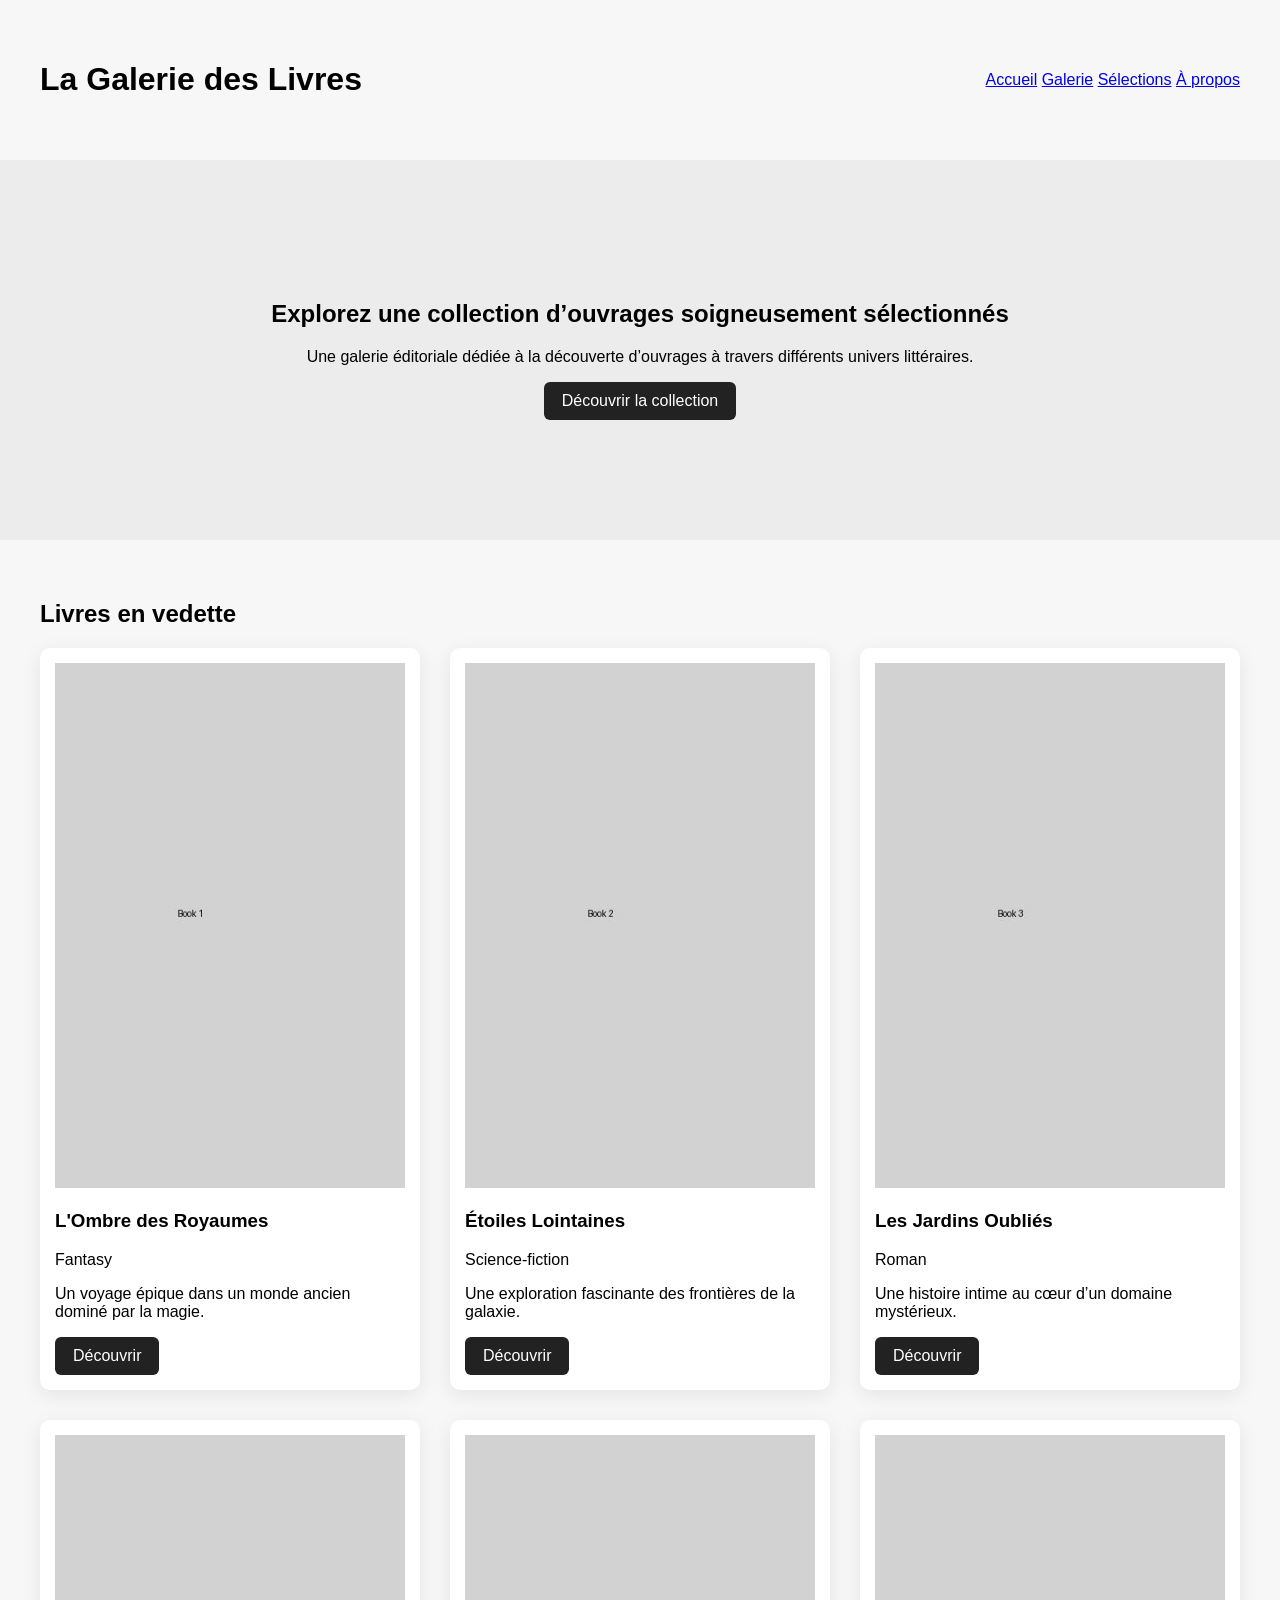
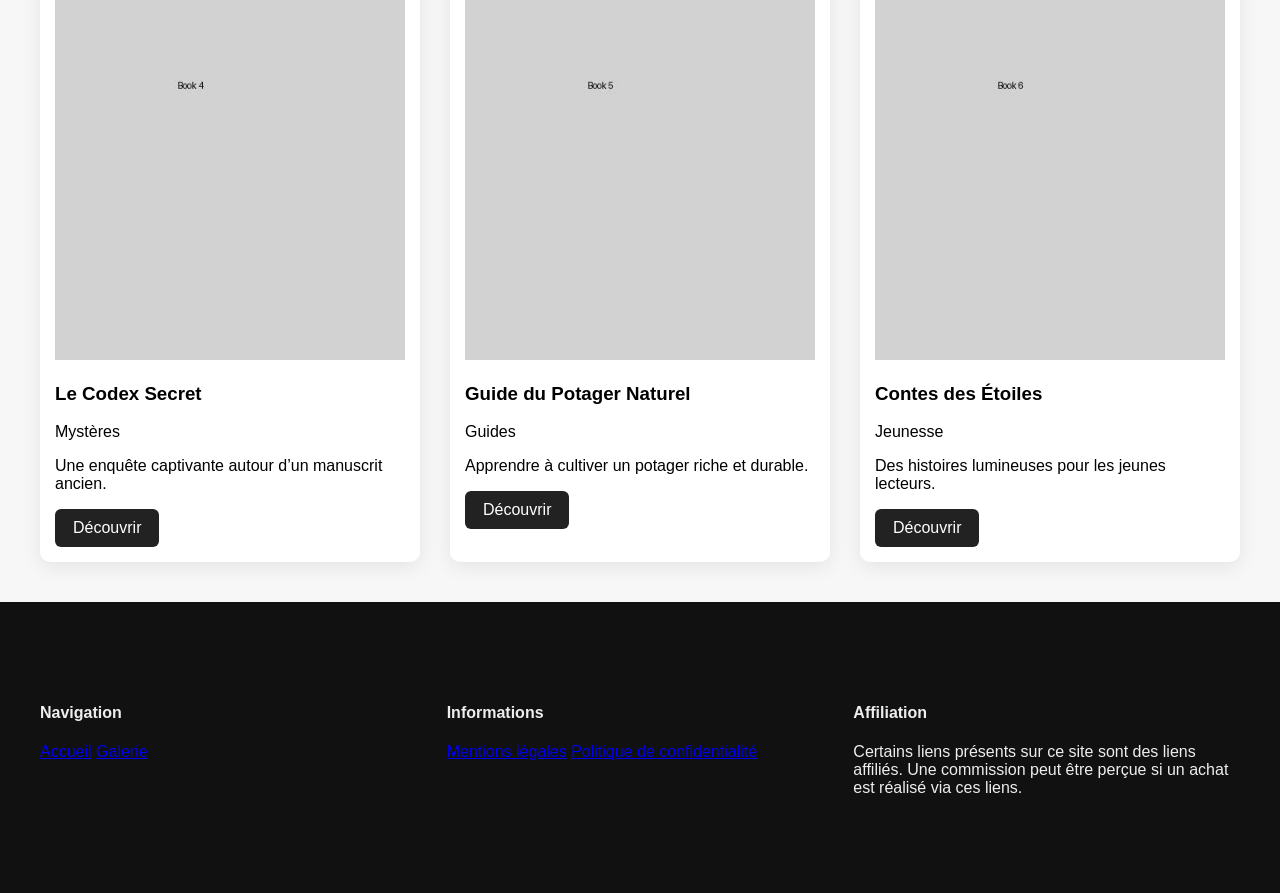
==== index.html @ 746db969 "Premier envoi du site" ====
<!DOCTYPE html>
<html lang="fr">
<head>
<meta charset="UTF-8">
<meta name="viewport" content="width=device-width, initial-scale=1.0">
<title>La Galerie des Livres</title>
<link rel="stylesheet" href="style.css">
</head>
<body>

<header class="header">
<div class="container nav">
<h1 class="logo">La Galerie des Livres</h1>
<nav>
<a href="index.html">Accueil</a>
<a href="galerie.html">Galerie</a>
<a href="#">Sélections</a>
<a href="#">À propos</a>
</nav>
</div>
</header>

<section class="hero">
<div class="container hero-content">
<h2>Explorez une collection d’ouvrages soigneusement sélectionnés</h2>
<p>Une galerie éditoriale dédiée à la découverte d’ouvrages à travers différents univers littéraires.</p>
<a href="galerie.html" class="btn">Découvrir la collection</a>
</div>
</section>

<section class="container">
<h2 class="section-title">Livres en vedette</h2>

<div class="grid featured">

<div class="card">
<img src="images/book1.jpg">
<h3>L'Ombre des Royaumes</h3>
<p class="category">Fantasy</p>
<p class="excerpt">Un voyage épique dans un monde ancien dominé par la magie.</p>
<a class="btn" href="https://amazon.fr" target="_blank">Découvrir</a>
</div>

<div class="card">
<img src="images/book2.jpg">
<h3>Étoiles Lointaines</h3>
<p class="category">Science‑fiction</p>
<p class="excerpt">Une exploration fascinante des frontières de la galaxie.</p>
<a class="btn" href="https://amazon.fr" target="_blank">Découvrir</a>
</div>

<div class="card">
<img src="images/book3.jpg">
<h3>Les Jardins Oubliés</h3>
<p class="category">Roman</p>
<p class="excerpt">Une histoire intime au cœur d’un domaine mystérieux.</p>
<a class="btn" href="https://amazon.fr" target="_blank">Découvrir</a>
</div>

<div class="card">
<img src="images/book4.jpg">
<h3>Le Codex Secret</h3>
<p class="category">Mystères</p>
<p class="excerpt">Une enquête captivante autour d’un manuscrit ancien.</p>
<a class="btn" href="https://amazon.fr" target="_blank">Découvrir</a>
</div>

<div class="card">
<img src="images/book5.jpg">
<h3>Guide du Potager Naturel</h3>
<p class="category">Guides</p>
<p class="excerpt">Apprendre à cultiver un potager riche et durable.</p>
<a class="btn" href="https://amazon.fr" target="_blank">Découvrir</a>
</div>

<div class="card">
<img src="images/book6.jpg">
<h3>Contes des Étoiles</h3>
<p class="category">Jeunesse</p>
<p class="excerpt">Des histoires lumineuses pour les jeunes lecteurs.</p>
<a class="btn" href="https://amazon.fr" target="_blank">Découvrir</a>
</div>

</div>
</section>

<footer class="footer">
<div class="container footer-grid">
<div>
<h4>Navigation</h4>
<a href="index.html">Accueil</a>
<a href="galerie.html">Galerie</a>
</div>

<div>
<h4>Informations</h4>
<a href="#">Mentions légales</a>
<a href="#">Politique de confidentialité</a>
</div>

<div>
<h4>Affiliation</h4>
<p>Certains liens présents sur ce site sont des liens affiliés. Une commission peut être perçue si un achat est réalisé via ces liens.</p>
</div>
</div>
</footer>

</body>
</html>
---- style.css ----
body{font-family:Arial;margin:0;background:#f7f7f7}
.container{max-width:1200px;margin:auto;padding:40px 20px}
.nav{display:flex;justify-content:space-between;align-items:center}
.hero{text-align:center;background:#ececec;padding:80px 20px}
.btn{display:inline-block;padding:10px 18px;background:#222;color:white;text-decoration:none;border-radius:6px}
.grid{display:grid;gap:30px}
.featured{grid-template-columns:repeat(3,1fr)}
.gallery{grid-template-columns:repeat(4,1fr)}
.card{background:white;padding:15px;border-radius:10px;box-shadow:0 5px 20px rgba(0,0,0,0.08)}
.card img{width:100%}
.footer{background:#111;color:#eee;padding:40px 0}
.footer-grid{display:grid;grid-template-columns:repeat(3,1fr);gap:20px}
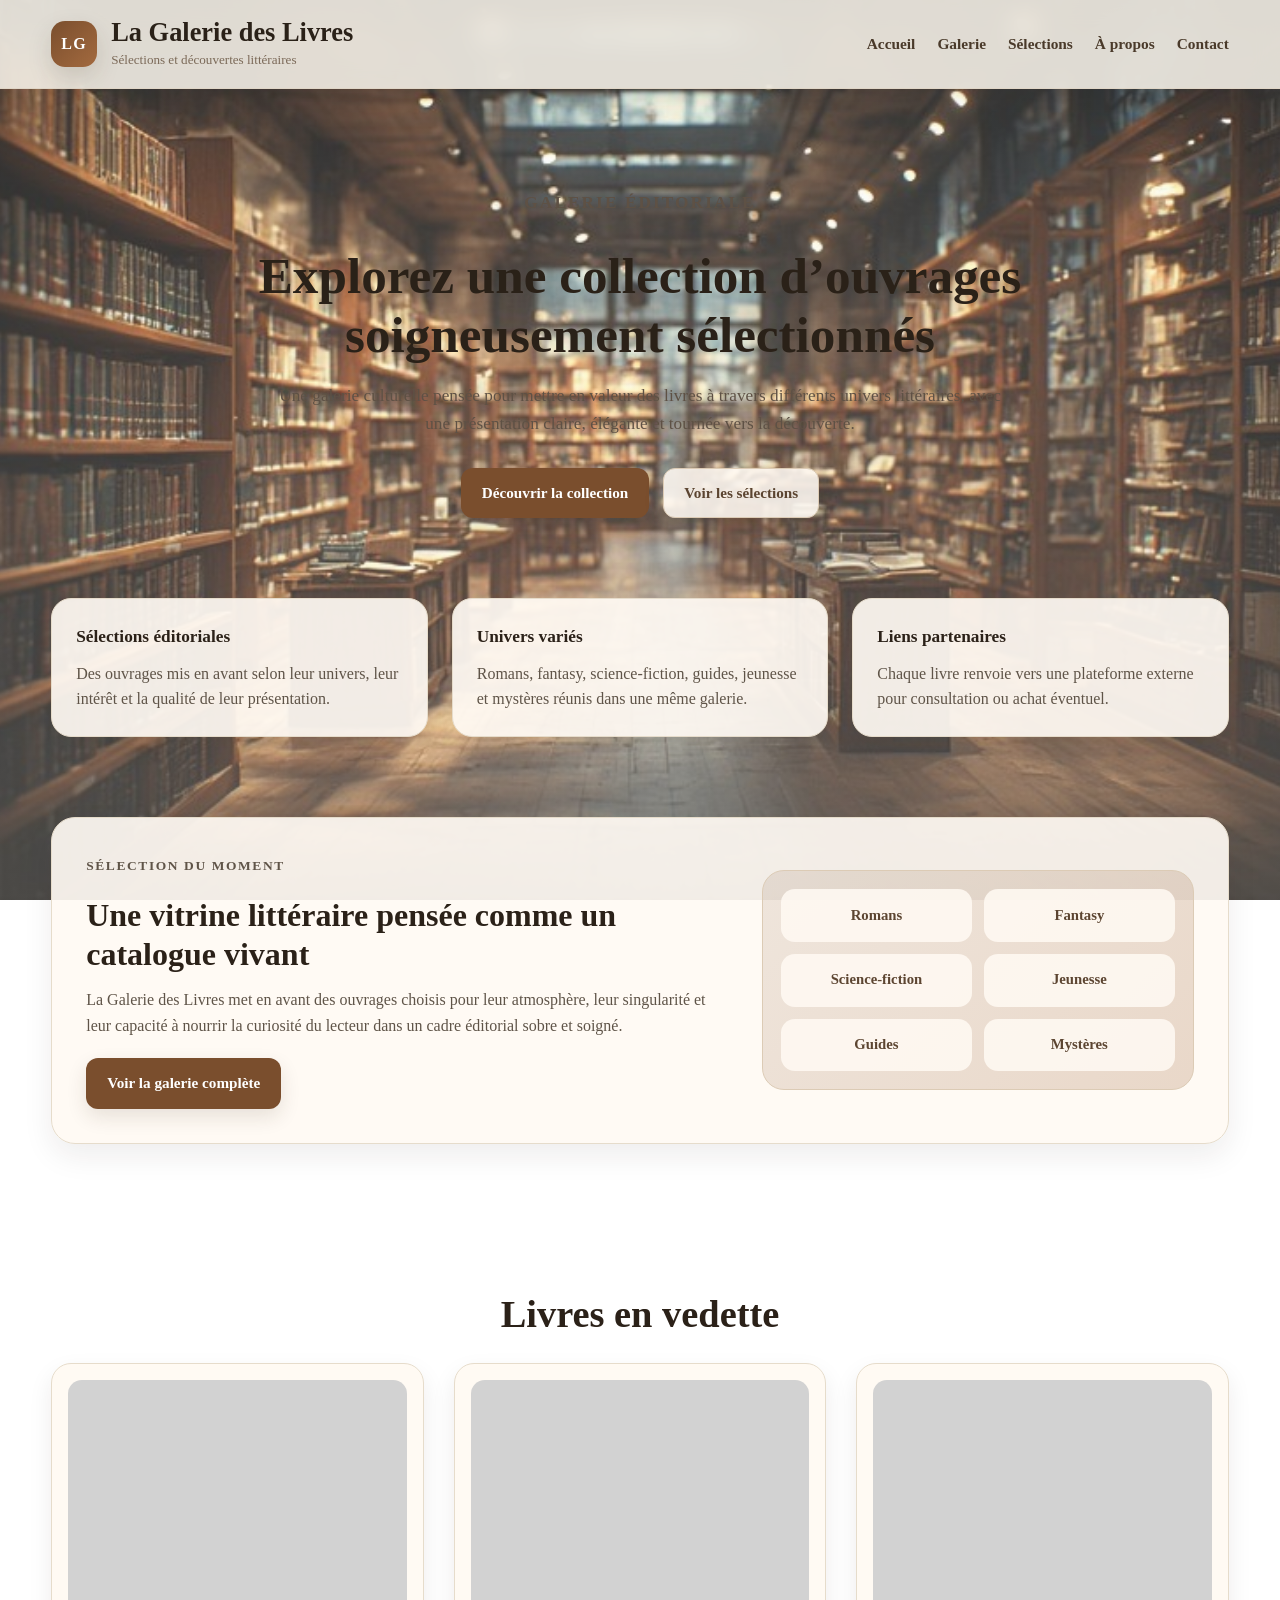
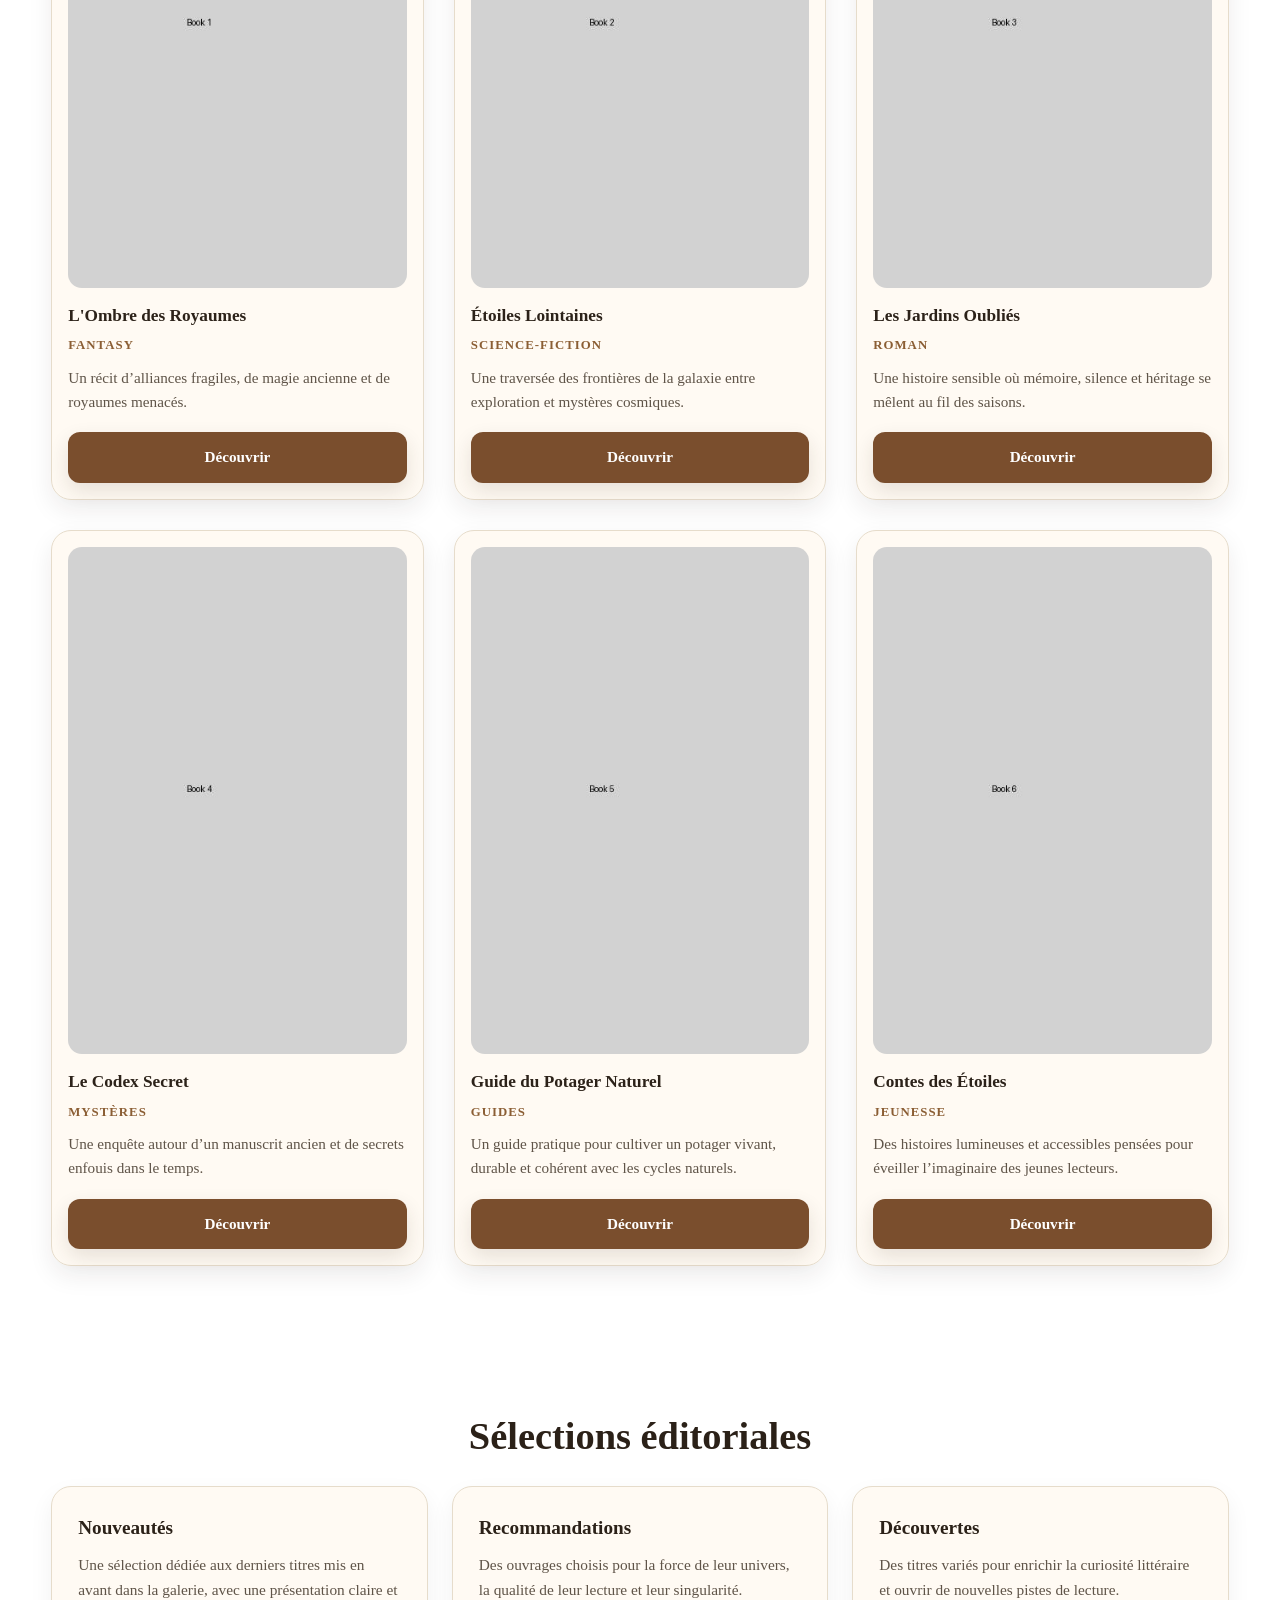
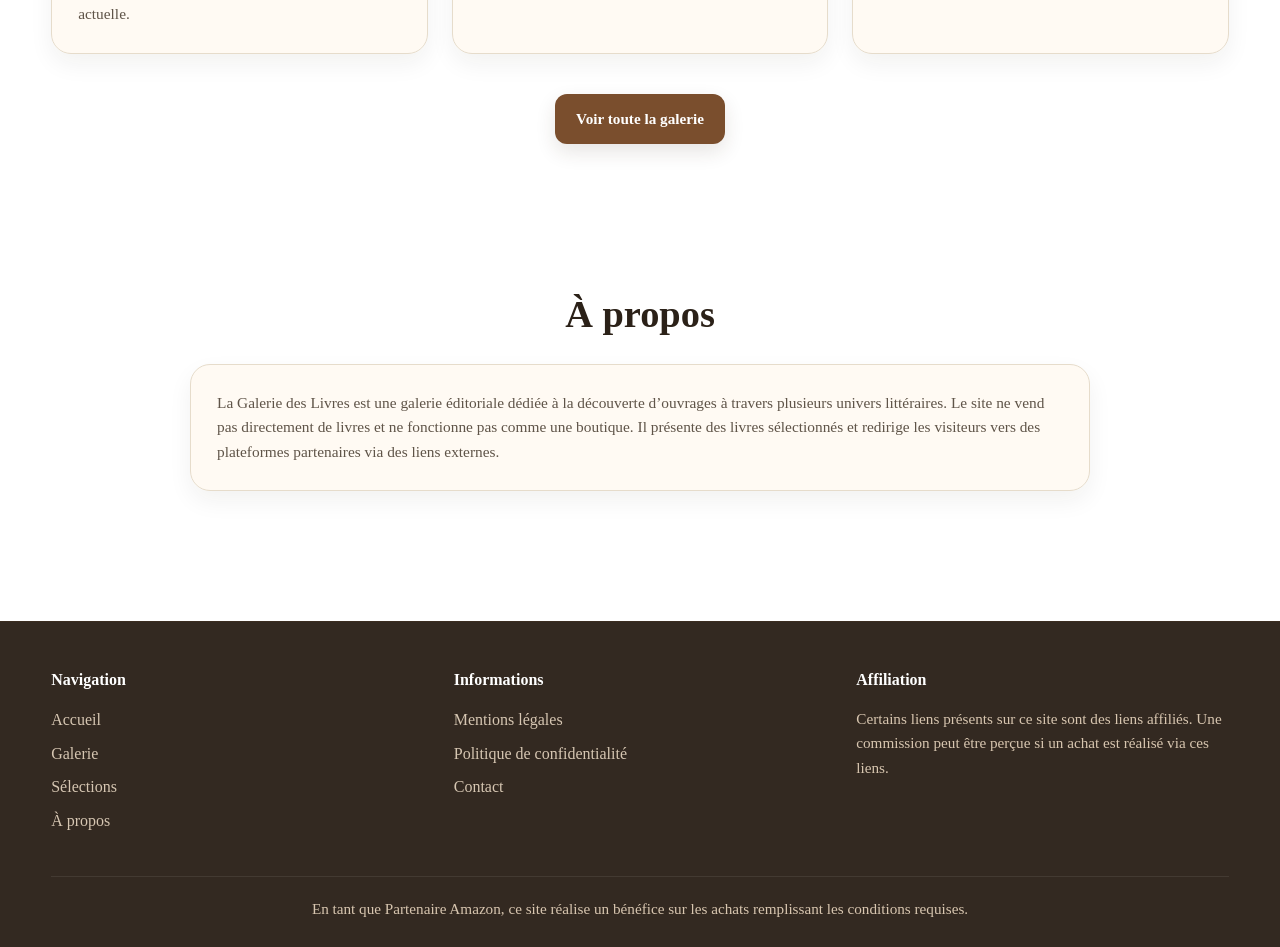
==== commit ba214885: "Premier envoi du site" ====
--- a/index.html
+++ b/index.html
@@ -1,109 +1,222 @@
 <!DOCTYPE html>
 <html lang="fr">
 <head>
-<meta charset="UTF-8">
-<meta name="viewport" content="width=device-width, initial-scale=1.0">
-<title>La Galerie des Livres</title>
-<link rel="stylesheet" href="style.css">
+  <meta charset="UTF-8">
+  <meta name="viewport" content="width=device-width, initial-scale=1.0">
+  <title>La Galerie des Livres | Sélections et découvertes littéraires</title>
+  <meta name="description" content="Découvrez une galerie éditoriale de livres soigneusement sélectionnés à travers différents univers littéraires.">
+  <link rel="stylesheet" href="style.css">
 </head>
 <body>
 
-<header class="header">
-<div class="container nav">
-<h1 class="logo">La Galerie des Livres</h1>
-<nav>
-<a href="index.html">Accueil</a>
-<a href="galerie.html">Galerie</a>
-<a href="#">Sélections</a>
-<a href="#">À propos</a>
-</nav>
-</div>
-</header>
-
-<section class="hero">
-<div class="container hero-content">
-<h2>Explorez une collection d’ouvrages soigneusement sélectionnés</h2>
-<p>Une galerie éditoriale dédiée à la découverte d’ouvrages à travers différents univers littéraires.</p>
-<a href="galerie.html" class="btn">Découvrir la collection</a>
-</div>
-</section>
-
-<section class="container">
-<h2 class="section-title">Livres en vedette</h2>
-
-<div class="grid featured">
-
-<div class="card">
-<img src="images/book1.jpg">
-<h3>L'Ombre des Royaumes</h3>
-<p class="category">Fantasy</p>
-<p class="excerpt">Un voyage épique dans un monde ancien dominé par la magie.</p>
-<a class="btn" href="https://amazon.fr" target="_blank">Découvrir</a>
-</div>
-
-<div class="card">
-<img src="images/book2.jpg">
-<h3>Étoiles Lointaines</h3>
-<p class="category">Science‑fiction</p>
-<p class="excerpt">Une exploration fascinante des frontières de la galaxie.</p>
-<a class="btn" href="https://amazon.fr" target="_blank">Découvrir</a>
-</div>
-
-<div class="card">
-<img src="images/book3.jpg">
-<h3>Les Jardins Oubliés</h3>
-<p class="category">Roman</p>
-<p class="excerpt">Une histoire intime au cœur d’un domaine mystérieux.</p>
-<a class="btn" href="https://amazon.fr" target="_blank">Découvrir</a>
-</div>
-
-<div class="card">
-<img src="images/book4.jpg">
-<h3>Le Codex Secret</h3>
-<p class="category">Mystères</p>
-<p class="excerpt">Une enquête captivante autour d’un manuscrit ancien.</p>
-<a class="btn" href="https://amazon.fr" target="_blank">Découvrir</a>
-</div>
-
-<div class="card">
-<img src="images/book5.jpg">
-<h3>Guide du Potager Naturel</h3>
-<p class="category">Guides</p>
-<p class="excerpt">Apprendre à cultiver un potager riche et durable.</p>
-<a class="btn" href="https://amazon.fr" target="_blank">Découvrir</a>
-</div>
-
-<div class="card">
-<img src="images/book6.jpg">
-<h3>Contes des Étoiles</h3>
-<p class="category">Jeunesse</p>
-<p class="excerpt">Des histoires lumineuses pour les jeunes lecteurs.</p>
-<a class="btn" href="https://amazon.fr" target="_blank">Découvrir</a>
-</div>
-
-</div>
-</section>
-
-<footer class="footer">
-<div class="container footer-grid">
-<div>
-<h4>Navigation</h4>
-<a href="index.html">Accueil</a>
-<a href="galerie.html">Galerie</a>
-</div>
-
-<div>
-<h4>Informations</h4>
-<a href="#">Mentions légales</a>
-<a href="#">Politique de confidentialité</a>
-</div>
-
-<div>
-<h4>Affiliation</h4>
-<p>Certains liens présents sur ce site sont des liens affiliés. Une commission peut être perçue si un achat est réalisé via ces liens.</p>
-</div>
-</div>
-</footer>
-
+  <header class="header">
+    <div class="container nav">
+      <a href="index.html" class="brand-link" aria-label="Retour à l’accueil">
+        <div class="brand">
+          <div class="brand-mark">LG</div>
+          <div class="brand-text">
+            <h1 class="logo">La Galerie des Livres</h1>
+            <p class="tagline">Sélections et découvertes littéraires</p>
+          </div>
+        </div>
+      </a>
+
+      <nav>
+        <a href="index.html">Accueil</a>
+        <a href="galerie.html">Galerie</a>
+        <a href="#selections">Sélections</a>
+        <a href="#apropos">À propos</a>
+        <a href="contact.html">Contact</a>
+      </nav>
+    </div>
+  </header>
+
+  <main>
+
+    <section class="hero">
+      <div class="container hero-content">
+        <p class="eyebrow">Galerie éditoriale</p>
+        <h2>Explorez une collection d’ouvrages soigneusement sélectionnés</h2>
+        <p>
+          Une galerie culturelle pensée pour mettre en valeur des livres à travers différents univers
+          littéraires, avec une présentation claire, élégante et tournée vers la découverte.
+        </p>
+        <div class="hero-actions">
+          <a href="galerie.html" class="btn">Découvrir la collection</a>
+          <a href="#selections" class="btn btn-secondary">Voir les sélections</a>
+        </div>
+      </div>
+    </section>
+
+    <section class="container trust-strip">
+      <div class="trust-grid">
+        <div class="trust-item">
+          <h3>Sélections éditoriales</h3>
+          <p>Des ouvrages mis en avant selon leur univers, leur intérêt et la qualité de leur présentation.</p>
+        </div>
+
+        <div class="trust-item">
+          <h3>Univers variés</h3>
+          <p>Romans, fantasy, science-fiction, guides, jeunesse et mystères réunis dans une même galerie.</p>
+        </div>
+
+        <div class="trust-item">
+          <h3>Liens partenaires</h3>
+          <p>Chaque livre renvoie vers une plateforme externe pour consultation ou achat éventuel.</p>
+        </div>
+      </div>
+    </section>
+
+    <section class="container spotlight">
+      <div class="spotlight-card">
+        <div class="spotlight-text">
+          <p class="eyebrow">Sélection du moment</p>
+          <h2>Une vitrine littéraire pensée comme un catalogue vivant</h2>
+          <p>
+            La Galerie des Livres met en avant des ouvrages choisis pour leur atmosphère, leur singularité
+            et leur capacité à nourrir la curiosité du lecteur dans un cadre éditorial sobre et soigné.
+          </p>
+          <a href="galerie.html" class="btn">Voir la galerie complète</a>
+        </div>
+
+        <div class="spotlight-visual">
+          <div class="spotlight-box">
+            <span>Romans</span>
+            <span>Fantasy</span>
+            <span>Science-fiction</span>
+            <span>Jeunesse</span>
+            <span>Guides</span>
+            <span>Mystères</span>
+          </div>
+        </div>
+      </div>
+    </section>
+
+    <section class="container">
+      <h2 class="section-title">Livres en vedette</h2>
+
+      <div class="grid featured">
+
+        <article class="card">
+          <img src="images/book1.jpg" alt="Couverture de L'Ombre des Royaumes">
+          <h3>L'Ombre des Royaumes</h3>
+          <p class="category">Fantasy</p>
+          <p class="excerpt">Un récit d’alliances fragiles, de magie ancienne et de royaumes menacés.</p>
+          <a class="btn" href="https://www.amazon.fr/dp/XXXXXXXXXX?tag=galeriedesliv-21" target="_blank" rel="nofollow sponsored noopener">Découvrir</a>
+        </article>
+
+        <article class="card">
+          <img src="images/book2.jpg" alt="Couverture de Étoiles Lointaines">
+          <h3>Étoiles Lointaines</h3>
+          <p class="category">Science-fiction</p>
+          <p class="excerpt">Une traversée des frontières de la galaxie entre exploration et mystères cosmiques.</p>
+          <a class="btn" href="https://www.amazon.fr/dp/XXXXXXXXXX?tag=galeriedesliv-21" target="_blank" rel="nofollow sponsored noopener">Découvrir</a>
+        </article>
+
+        <article class="card">
+          <img src="images/book3.jpg" alt="Couverture de Les Jardins Oubliés">
+          <h3>Les Jardins Oubliés</h3>
+          <p class="category">Roman</p>
+          <p class="excerpt">Une histoire sensible où mémoire, silence et héritage se mêlent au fil des saisons.</p>
+          <a class="btn" href="https://www.amazon.fr/dp/XXXXXXXXXX?tag=galeriedesliv-21" target="_blank" rel="nofollow sponsored noopener">Découvrir</a>
+        </article>
+
+        <article class="card">
+          <img src="images/book4.jpg" alt="Couverture de Le Codex Secret">
+          <h3>Le Codex Secret</h3>
+          <p class="category">Mystères</p>
+          <p class="excerpt">Une enquête autour d’un manuscrit ancien et de secrets enfouis dans le temps.</p>
+          <a class="btn" href="https://www.amazon.fr/dp/XXXXXXXXXX?tag=galeriedesliv-21" target="_blank" rel="nofollow sponsored noopener">Découvrir</a>
+        </article>
+
+        <article class="card">
+          <img src="images/book5.jpg" alt="Couverture de Guide du Potager Naturel">
+          <h3>Guide du Potager Naturel</h3>
+          <p class="category">Guides</p>
+          <p class="excerpt">Un guide pratique pour cultiver un potager vivant, durable et cohérent avec les cycles naturels.</p>
+          <a class="btn" href="https://www.amazon.fr/dp/XXXXXXXXXX?tag=galeriedesliv-21" target="_blank" rel="nofollow sponsored noopener">Découvrir</a>
+        </article>
+
+        <article class="card">
+          <img src="images/book6.jpg" alt="Couverture de Contes des Étoiles">
+          <h3>Contes des Étoiles</h3>
+          <p class="category">Jeunesse</p>
+          <p class="excerpt">Des histoires lumineuses et accessibles pensées pour éveiller l’imaginaire des jeunes lecteurs.</p>
+          <a class="btn" href="https://www.amazon.fr/dp/XXXXXXXXXX?tag=galeriedesliv-21" target="_blank" rel="nofollow sponsored noopener">Découvrir</a>
+        </article>
+
+      </div>
+    </section>
+
+    <section class="container" id="selections">
+      <h2 class="section-title">Sélections éditoriales</h2>
+
+      <div class="selection-grid">
+        <div class="selection-block">
+          <h3>Nouveautés</h3>
+          <p>Une sélection dédiée aux derniers titres mis en avant dans la galerie, avec une présentation claire et actuelle.</p>
+        </div>
+
+        <div class="selection-block">
+          <h3>Recommandations</h3>
+          <p>Des ouvrages choisis pour la force de leur univers, la qualité de leur lecture et leur singularité.</p>
+        </div>
+
+        <div class="selection-block">
+          <h3>Découvertes</h3>
+          <p>Des titres variés pour enrichir la curiosité littéraire et ouvrir de nouvelles pistes de lecture.</p>
+        </div>
+      </div>
+
+      <div class="center mt-40">
+        <a href="galerie.html" class="btn">Voir toute la galerie</a>
+      </div>
+    </section>
+
+    <section class="container" id="apropos">
+      <h2 class="section-title">À propos</h2>
+      <div class="selection-block about-block">
+        <p>
+          La Galerie des Livres est une galerie éditoriale dédiée à la découverte d’ouvrages à travers
+          plusieurs univers littéraires. Le site ne vend pas directement de livres et ne fonctionne pas comme
+          une boutique. Il présente des livres sélectionnés et redirige les visiteurs vers des plateformes
+          partenaires via des liens externes.
+        </p>
+      </div>
+    </section>
+
+  </main>
+
+  <footer class="footer">
+    <div class="container footer-grid">
+      <div>
+        <h4>Navigation</h4>
+        <a href="index.html">Accueil</a>
+        <a href="galerie.html">Galerie</a>
+        <a href="#selections">Sélections</a>
+        <a href="#apropos">À propos</a>
+      </div>
+
+      <div>
+        <h4>Informations</h4>
+        <a href="mentions-legales.html">Mentions légales</a>
+        <a href="politique-confidentialite.html">Politique de confidentialité</a>
+        <a href="contact.html">Contact</a>
+      </div>
+
+      <div>
+        <h4>Affiliation</h4>
+        <p>Certains liens présents sur ce site sont des liens affiliés. Une commission peut être perçue si un achat est réalisé via ces liens.</p>
+      </div>
+    </div>
+
+    <div class="container">
+      <p class="amazon-affiliation">
+        En tant que Partenaire Amazon, ce site réalise un bénéfice sur les achats remplissant les conditions requises.
+      </p>
+    </div>
+  </footer>
+
+  <script src="script.js"></script>
 </body>
-</html>
+</html>
--- a/style.css
+++ b/style.css
@@ -1,12 +1,623 @@
-body{font-family:Arial;margin:0;background:#f7f7f7}
-.container{max-width:1200px;margin:auto;padding:40px 20px}
-.nav{display:flex;justify-content:space-between;align-items:center}
-.hero{text-align:center;background:#ececec;padding:80px 20px}
-.btn{display:inline-block;padding:10px 18px;background:#222;color:white;text-decoration:none;border-radius:6px}
-.grid{display:grid;gap:30px}
-.featured{grid-template-columns:repeat(3,1fr)}
-.gallery{grid-template-columns:repeat(4,1fr)}
-.card{background:white;padding:15px;border-radius:10px;box-shadow:0 5px 20px rgba(0,0,0,0.08)}
-.card img{width:100%}
-.footer{background:#111;color:#eee;padding:40px 0}
-.footer-grid{display:grid;grid-template-columns:repeat(3,1fr);gap:20px}
+* {
+  margin: 0;
+  padding: 0;
+  box-sizing: border-box;
+}
+
+html {
+  scroll-behavior: smooth;
+}
+
+body {
+  font-family: "Georgia", "Times New Roman", serif;
+  background:
+    linear-gradient(rgba(243, 237, 227, 0.18), rgba(243, 237, 227, 0.30)),
+    url("images/library-bg.jpg");
+  background-size: cover;
+  background-position: center;
+  background-repeat: no-repeat;
+  background-attachment: fixed;
+  color: #1f1f1f;
+  line-height: 1.6;
+}
+
+.container {
+  width: min(1200px, 92%);
+  margin: 0 auto;
+}
+
+.brand-link {
+  text-decoration: none;
+  color: inherit;
+}
+
+.header {
+  background: rgba(248, 243, 234, 0.88);
+  border-bottom: 1px solid #e0d6c7;
+  position: sticky;
+  top: 0;
+  z-index: 1000;
+  backdrop-filter: blur(12px);
+  box-shadow: 0 8px 18px rgba(30, 24, 18, 0.05);
+}
+
+.nav {
+  display: flex;
+  justify-content: space-between;
+  align-items: center;
+  min-height: 88px;
+  gap: 20px;
+}
+
+.brand {
+  display: flex;
+  align-items: center;
+  gap: 14px;
+}
+
+.brand-mark {
+  width: 46px;
+  height: 46px;
+  border-radius: 14px;
+  background: linear-gradient(135deg, #7a4e2d, #a36a3f);
+  color: #fff;
+  display: grid;
+  place-items: center;
+  font-weight: 700;
+  font-size: 1rem;
+  letter-spacing: 0.08em;
+  box-shadow: 0 10px 24px rgba(58, 39, 22, 0.15);
+}
+
+.brand-text {
+  display: flex;
+  flex-direction: column;
+}
+
+.logo {
+  font-size: 1.65rem;
+  font-weight: 700;
+  color: #2a2118;
+  line-height: 1.1;
+}
+
+.tagline {
+  font-size: 0.82rem;
+  color: #7b6958;
+  margin-top: 2px;
+}
+
+nav {
+  display: flex;
+  gap: 22px;
+  flex-wrap: wrap;
+  align-items: center;
+}
+
+nav a {
+  text-decoration: none;
+  color: #4a3a2a;
+  font-size: 0.96rem;
+  font-weight: 600;
+  transition: color 0.25s ease;
+}
+
+nav a:hover {
+  color: #8b5e34;
+}
+
+.hero {
+  padding: 100px 0 80px;
+  text-align: center;
+}
+
+.hero-content {
+  max-width: 840px;
+  margin: 0 auto;
+}
+
+.eyebrow {
+  display: inline-block;
+  font-size: 0.84rem;
+  text-transform: uppercase;
+  letter-spacing: 0.12em;
+  color: #8b5e34;
+  font-weight: 700;
+  margin-bottom: 14px;
+}
+
+.hero h2 {
+  font-size: clamp(2.2rem, 4vw, 3.6rem);
+  color: #2a2118;
+  line-height: 1.15;
+  margin-bottom: 18px;
+}
+
+.hero p {
+  font-size: 1.08rem;
+  color: #5e5145;
+  max-width: 740px;
+  margin: 0 auto 30px;
+}
+
+.hero-actions {
+  display: flex;
+  justify-content: center;
+  gap: 14px;
+  flex-wrap: wrap;
+}
+
+section {
+  padding: 70px 0;
+}
+
+.section-title {
+  text-align: center;
+  font-size: clamp(1.9rem, 3vw, 2.5rem);
+  color: #2b2118;
+  margin-bottom: 18px;
+  font-weight: 700;
+}
+
+.gallery-intro {
+  text-align: center;
+  max-width: 760px;
+  margin: 0 auto 28px;
+  color: #615548;
+}
+
+.btn {
+  display: inline-block;
+  padding: 12px 20px;
+  background: #7a4e2d;
+  color: #ffffff;
+  text-decoration: none;
+  border-radius: 12px;
+  font-size: 0.95rem;
+  font-weight: 600;
+  transition: all 0.25s ease;
+  box-shadow: 0 8px 20px rgba(58, 39, 22, 0.12);
+  border: 1px solid transparent;
+}
+
+.btn:hover {
+  background: #a36a3f;
+  transform: translateY(-2px);
+  box-shadow: 0 12px 24px rgba(58, 39, 22, 0.18);
+}
+
+.btn-secondary {
+  background: rgba(255, 250, 243, 0.88);
+  color: #5b4430;
+  border-color: #dccbb5;
+}
+
+.btn-secondary:hover {
+  background: rgba(255, 248, 240, 0.98);
+  color: #4d3826;
+}
+
+.trust-strip {
+  padding-top: 0;
+}
+
+.trust-grid {
+  display: grid;
+  grid-template-columns: repeat(3, 1fr);
+  gap: 24px;
+}
+
+.trust-item {
+  background: rgba(255, 250, 243, 0.92);
+  border: 1px solid #e6dccb;
+  border-radius: 20px;
+  padding: 24px;
+  box-shadow: 0 10px 24px rgba(40, 30, 20, 0.06);
+}
+
+.trust-item h3 {
+  font-size: 1.08rem;
+  margin-bottom: 10px;
+  color: #2b2118;
+}
+
+.trust-item p {
+  color: #5f5448;
+}
+
+.spotlight {
+  padding-top: 10px;
+}
+
+.spotlight-card {
+  display: grid;
+  grid-template-columns: 1.2fr 0.8fr;
+  gap: 28px;
+  align-items: stretch;
+  background: rgba(255, 250, 243, 0.92);
+  border: 1px solid #e6dccb;
+  border-radius: 24px;
+  padding: 34px;
+  box-shadow: 0 12px 30px rgba(40, 30, 20, 0.08);
+}
+
+.spotlight-text h2 {
+  font-size: 2rem;
+  line-height: 1.2;
+  color: #2b2118;
+  margin-bottom: 14px;
+}
+
+.spotlight-text p {
+  color: #5f5448;
+  margin-bottom: 20px;
+}
+
+.spotlight-visual {
+  display: flex;
+  align-items: center;
+  justify-content: center;
+}
+
+.spotlight-box {
+  width: 100%;
+  min-height: 220px;
+  border-radius: 22px;
+  background: linear-gradient(135deg, rgba(122, 78, 45, 0.12), rgba(163, 106, 63, 0.24));
+  border: 1px solid #dccbb5;
+  display: grid;
+  grid-template-columns: repeat(2, 1fr);
+  gap: 12px;
+  padding: 18px;
+}
+
+.spotlight-box span {
+  background: rgba(255, 250, 243, 0.88);
+  border-radius: 14px;
+  display: grid;
+  place-items: center;
+  color: #5c4531;
+  font-size: 0.92rem;
+  font-weight: 600;
+  text-align: center;
+  padding: 10px;
+}
+
+.grid {
+  display: grid;
+  gap: 30px;
+}
+
+.featured {
+  grid-template-columns: repeat(3, 1fr);
+}
+
+.gallery {
+  grid-template-columns: repeat(4, 1fr);
+}
+
+.card {
+  background: rgba(255, 250, 243, 0.96);
+  border: 1px solid #e6dccb;
+  border-radius: 20px;
+  padding: 16px;
+  box-shadow: 0 10px 25px rgba(40, 30, 20, 0.08);
+  display: flex;
+  flex-direction: column;
+  height: 100%;
+  transition: transform 0.28s ease, box-shadow 0.28s ease, border-color 0.28s ease;
+}
+
+.card:hover {
+  transform: translateY(-6px);
+  box-shadow: 0 18px 36px rgba(40, 30, 20, 0.15);
+  border-color: #d9c8b1;
+}
+
+.card img {
+  width: 100%;
+  aspect-ratio: 2 / 3;
+  object-fit: cover;
+  display: block;
+  border-radius: 14px;
+  margin-bottom: 16px;
+  background: #eee3d2;
+}
+
+.card h3 {
+  font-size: 1.08rem;
+  color: #2c2219;
+  margin-bottom: 8px;
+  line-height: 1.35;
+}
+
+.category {
+  font-size: 0.8rem;
+  text-transform: uppercase;
+  color: #8b5e34;
+  font-weight: 700;
+  letter-spacing: 0.08em;
+  margin-bottom: 10px;
+}
+
+.excerpt {
+  font-size: 0.95rem;
+  color: #5f5448;
+  margin-bottom: 18px;
+  flex-grow: 1;
+}
+
+.card .btn {
+  width: 100%;
+  text-align: center;
+  margin-top: auto;
+}
+
+.selection-grid {
+  display: grid;
+  grid-template-columns: repeat(3, 1fr);
+  gap: 24px;
+}
+
+.selection-block {
+  background: rgba(255, 250, 243, 0.96);
+  border: 1px solid #e6dccb;
+  border-radius: 20px;
+  padding: 26px;
+  box-shadow: 0 10px 24px rgba(40, 30, 20, 0.06);
+}
+
+.selection-block h3 {
+  font-size: 1.2rem;
+  color: #2b2118;
+  margin-bottom: 10px;
+}
+
+.selection-block p {
+  color: #5f5448;
+  font-size: 0.96rem;
+}
+
+.about-block {
+  max-width: 900px;
+  margin: 0 auto;
+}
+
+.catalog-tools {
+  max-width: 980px;
+  margin: 0 auto 10px;
+}
+
+.search-input {
+  width: 100%;
+  padding: 14px 16px;
+  border: 1px solid #d8c8b4;
+  border-radius: 14px;
+  font-size: 0.96rem;
+  background: rgba(255, 250, 243, 0.94);
+  color: #2b2118;
+  margin-bottom: 16px;
+  outline: none;
+}
+
+.search-input:focus {
+  border-color: #a36a3f;
+  box-shadow: 0 0 0 4px rgba(163, 106, 63, 0.10);
+}
+
+.filter-buttons {
+  display: flex;
+  flex-wrap: wrap;
+  gap: 10px;
+}
+
+.filter-btn {
+  padding: 10px 14px;
+  border: 1px solid #dccbb5;
+  background: rgba(255, 250, 243, 0.92);
+  color: #5a4330;
+  border-radius: 999px;
+  cursor: pointer;
+  font-size: 0.9rem;
+  font-family: inherit;
+  font-weight: 600;
+  transition: all 0.25s ease;
+}
+
+.filter-btn:hover,
+.filter-btn.active {
+  background: #7a4e2d;
+  border-color: #7a4e2d;
+  color: #fff;
+}
+
+.footer {
+  margin-top: 60px;
+  background: rgba(43, 33, 24, 0.96);
+  color: #e7dac7;
+  padding: 45px 0 25px;
+  border-top: 1px solid #3b2d21;
+}
+
+.footer-grid {
+  display: grid;
+  grid-template-columns: repeat(3, 1fr);
+  gap: 30px;
+}
+
+.footer h4 {
+  font-size: 1rem;
+  margin-bottom: 14px;
+  color: #ffffff;
+}
+
+.footer a {
+  display: block;
+  text-decoration: none;
+  color: #d6c6b2;
+  margin-bottom: 8px;
+  transition: color 0.25s ease;
+}
+
+.footer a:hover {
+  color: #ffffff;
+}
+
+.footer p {
+  color: #d8c6b0;
+  font-size: 0.95rem;
+}
+
+.amazon-affiliation {
+  text-align: center;
+  font-size: 12px;
+  color: #cbb89f;
+  margin-top: 35px;
+  padding-top: 20px;
+  border-top: 1px solid rgba(255, 255, 255, 0.08);
+}
+
+.mt-40 {
+  margin-top: 40px;
+}
+
+.center {
+  text-align: center;
+}
+
+.page-simple {
+  max-width: 900px;
+}
+
+.page-card {
+  background: rgba(255, 250, 243, 0.96);
+  border: 1px solid #e6dccb;
+  border-radius: 20px;
+  padding: 30px;
+  box-shadow: 0 10px 24px rgba(40, 30, 20, 0.06);
+}
+
+.page-card h2 {
+  font-size: 1.5rem;
+  color: #2b2118;
+  margin: 26px 0 12px;
+}
+
+.page-card h2:first-child {
+  margin-top: 0;
+}
+
+.page-card p,
+.page-card li {
+  color: #5f5448;
+}
+
+.page-card ul {
+  padding-left: 22px;
+  margin-top: 10px;
+}
+
+.contact-list {
+  display: grid;
+  gap: 14px;
+  margin-top: 12px;
+}
+
+@media (max-width: 1024px) {
+  .gallery {
+    grid-template-columns: repeat(2, 1fr);
+  }
+
+  .featured {
+    grid-template-columns: repeat(2, 1fr);
+  }
+
+  .selection-grid,
+  .footer-grid,
+  .trust-grid {
+    grid-template-columns: repeat(2, 1fr);
+  }
+
+  .spotlight-card {
+    grid-template-columns: 1fr;
+  }
+}
+
+@media (max-width: 768px) {
+  .nav {
+    flex-direction: column;
+    justify-content: center;
+    padding: 18px 0;
+  }
+
+  .brand {
+    justify-content: center;
+    text-align: center;
+  }
+
+  nav {
+    justify-content: center;
+    gap: 16px;
+  }
+
+  .hero {
+    padding: 72px 0 56px;
+  }
+
+  section {
+    padding: 55px 0;
+  }
+
+  .featured,
+  .gallery,
+  .selection-grid,
+  .footer-grid,
+  .trust-grid {
+    grid-template-columns: 1fr;
+  }
+
+  .spotlight-card,
+  .page-card {
+    padding: 22px;
+  }
+}
+
+@media (max-width: 480px) {
+  body {
+    font-size: 15px;
+  }
+
+  .container {
+    width: 94%;
+  }
+
+  .logo {
+    font-size: 1.35rem;
+  }
+
+  .tagline {
+    font-size: 0.76rem;
+  }
+
+  .hero h2 {
+    font-size: 2rem;
+  }
+
+  .hero p {
+    font-size: 0.98rem;
+  }
+
+  .btn {
+    padding: 11px 16px;
+    font-size: 0.92rem;
+  }
+
+  .card {
+    padding: 14px;
+  }
+
+  .brand-mark {
+    width: 42px;
+    height: 42px;
+  }
+}
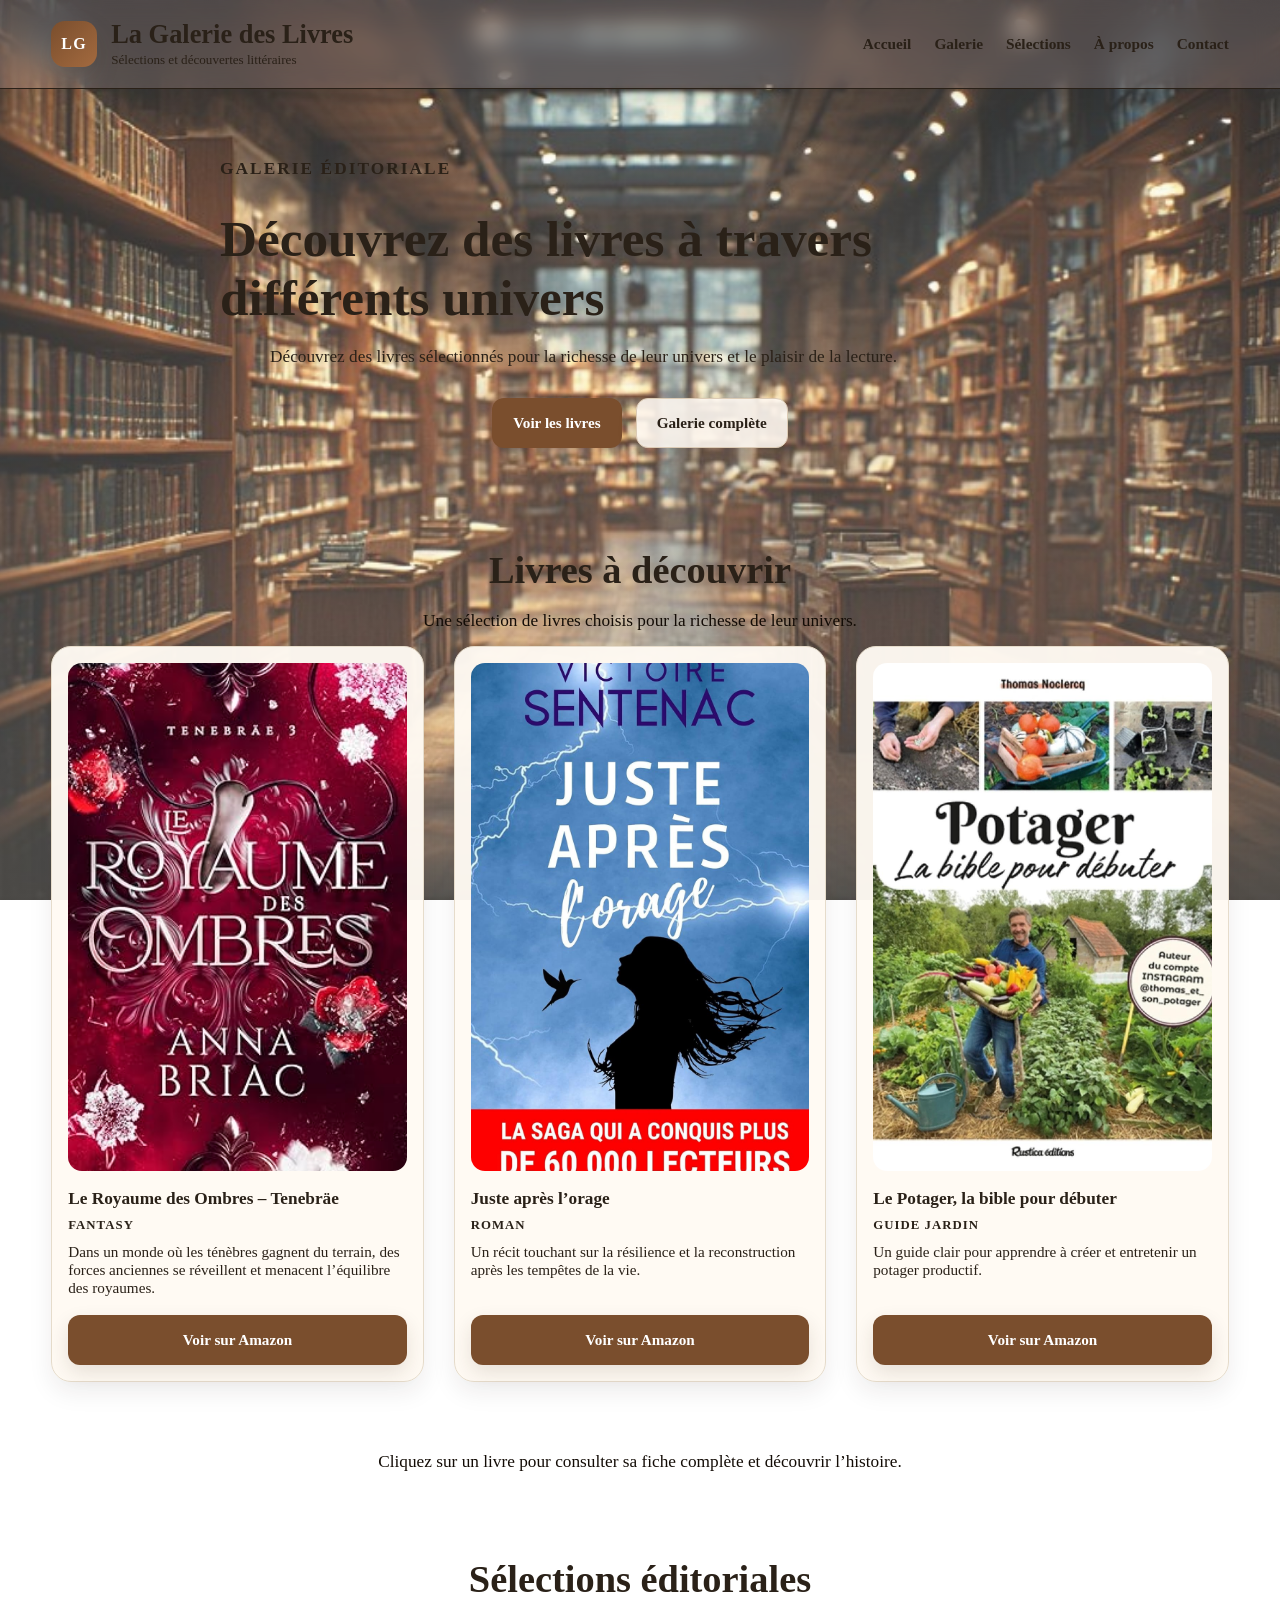
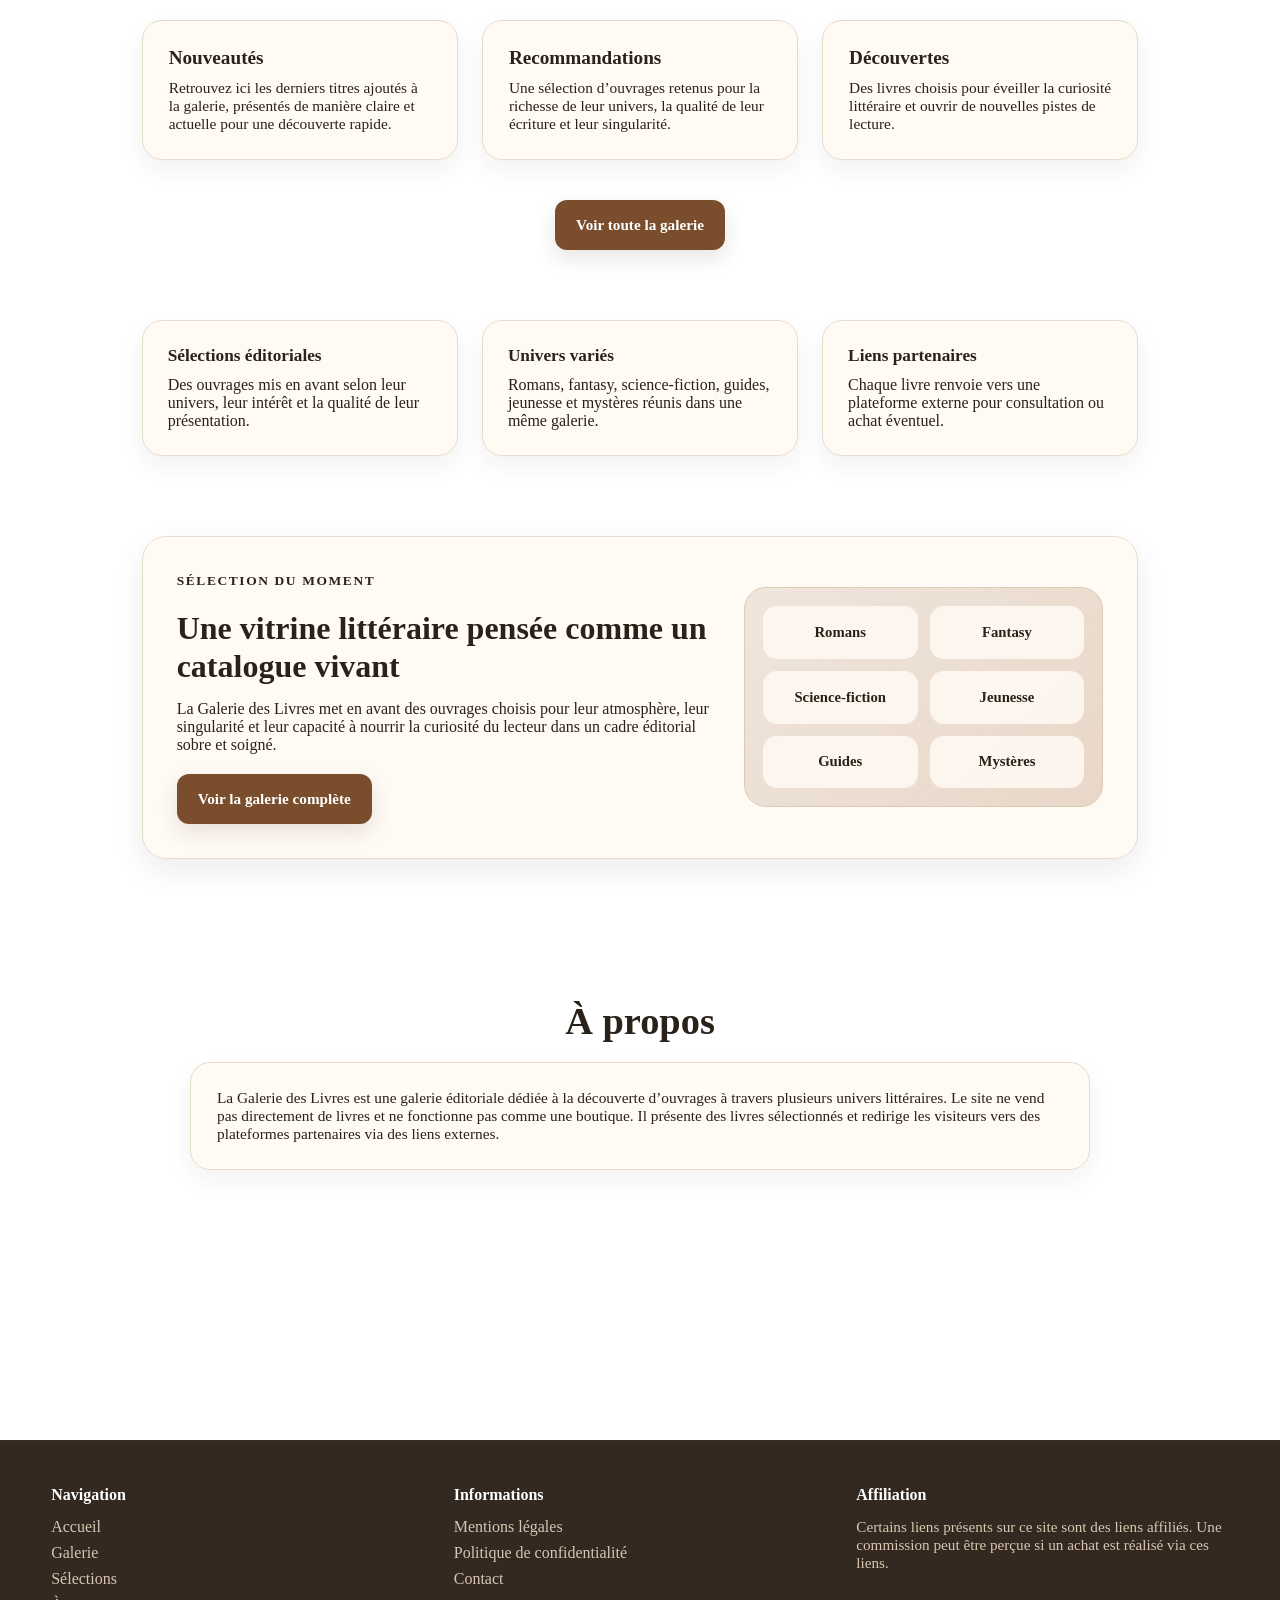
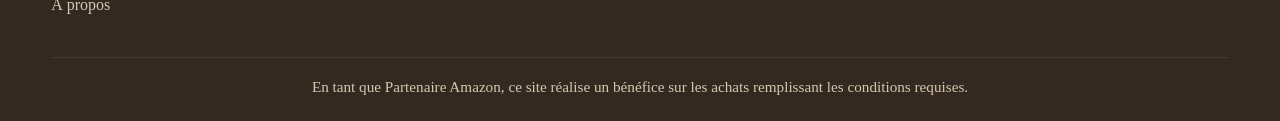
==== commit 822cf193: "Premier envoi du site" ====
--- a/index.html
+++ b/index.html
@@ -3,7 +3,7 @@
 <head>
   <meta charset="UTF-8">
   <meta name="viewport" content="width=device-width, initial-scale=1.0">
-  <title>La Galerie des Livres | Sélections et découvertes littéraires</title>
+  <title>Galerie de livres recommandés – Romans, Fantasy, Science-fiction, Guides</title>
   <meta name="description" content="Découvrez une galerie éditoriale de livres soigneusement sélectionnés à travers différents univers littéraires.">
   <link rel="stylesheet" href="style.css">
 </head>
@@ -33,18 +33,127 @@
 
   <main>
 
-    <section class="hero">
-      <div class="container hero-content">
-        <p class="eyebrow">Galerie éditoriale</p>
-        <h2>Explorez une collection d’ouvrages soigneusement sélectionnés</h2>
-        <p>
-          Une galerie culturelle pensée pour mettre en valeur des livres à travers différents univers
-          littéraires, avec une présentation claire, élégante et tournée vers la découverte.
-        </p>
-        <div class="hero-actions">
-          <a href="galerie.html" class="btn">Découvrir la collection</a>
-          <a href="#selections" class="btn btn-secondary">Voir les sélections</a>
-        </div>
+   <section class="hero">
+  <div class="container hero-content">
+    <p class="eyebrow">Galerie éditoriale</p>
+    <h2>Découvrez des livres à travers différents univers</h2>
+    <p>
+      Découvrez des livres sélectionnés pour la richesse de leur univers et le plaisir de la lecture.
+    </p>
+
+    <div class="hero-actions">
+      <a href="#decouvrir" class="btn">Voir les livres</a>
+      <a href="galerie.html" class="btn btn-secondary">Galerie complète</a>
+    </div>
+  </div>
+</section>
+
+<section class="container">
+  <h2 class="section-title">Livres à découvrir</h2>
+
+  <p class="gallery-intro">
+      Une sélection de livres choisis pour la richesse de leur univers.  </p>
+
+  <div class="grid featured">
+
+    <article class="card book-card" data-category="fantasy">
+
+      <a href="https://amzn.to/47ponQ3" target="_blank" rel="nofollow sponsored noopener">
+        <img src="images/le-royaume-des-ombres.jpg" alt="Le Royaume des Ombres – Tenebräe">
+      </a>
+
+      <h3>Le Royaume des Ombres – Tenebräe</h3>
+
+      <p class="category">Fantasy</p>
+
+      <p class="excerpt">
+      Dans un monde où les ténèbres gagnent du terrain, des forces anciennes
+      se réveillent et menacent l’équilibre des royaumes.
+      </p>
+
+      <a class="btn" href="https://amzn.to/47ponQ3" target="_blank" rel="nofollow sponsored noopener">
+        Voir sur Amazon
+      </a>
+
+    </article>
+
+    <article class="card book-card" data-category="roman">
+
+      <a href="https://amzn.to/40d805p" target="_blank" rel="nofollow sponsored noopener">
+        <img src="images/juste-apres-lorage.jpg" alt="Couverture du livre Juste après l’orage">
+      </a>
+
+      <h3>Juste après l’orage</h3>
+
+      <p class="category">Roman</p>
+
+      <p class="excerpt">
+      Un récit touchant sur la résilience et la reconstruction après les tempêtes de la vie.
+      </p>
+
+      <a class="btn" href="https://amzn.to/40d805p" target="_blank" rel="nofollow sponsored noopener">
+        Voir sur Amazon
+      </a>
+
+    </article>
+
+    <article class="card book-card" data-category="guides">
+
+      <a href="https://amzn.to/4bt3hCT" target="_blank" rel="nofollow sponsored noopener">
+        <img src="images/le-potager-bible.jpg" alt="Le Potager, la bible pour débuter">
+      </a>
+
+      <h3>Le Potager, la bible pour débuter</h3>
+
+      <p class="category">Guide jardin</p>
+
+      <p class="excerpt">
+      Un guide clair pour apprendre à créer et entretenir un potager productif.
+      </p>
+
+      <a class="btn" href="https://amzn.to/4bt3hCT" target="_blank" rel="nofollow sponsored noopener">
+        Voir sur Amazon
+      </a>
+
+    </article>
+
+    </div>
+    <section class="container mini-info">
+      <p class="gallery-intro">
+      Cliquez sur un livre pour consulter sa fiche complète et découvrir l’histoire.
+      </p>
+    
+      <section class="container" id="selections">
+      <h2 class="section-title">Sélections éditoriales</h2>
+
+      <div class="selection-grid">
+        <div class="selection-block">
+          <h3>Nouveautés</h3>
+          <p>
+            Retrouvez ici les derniers titres ajoutés à la galerie,
+            présentés de manière claire et actuelle pour une découverte rapide.
+          </p>
+        </div>
+
+        <div class="selection-block">
+          <h3>Recommandations</h3>
+          <p>
+            Une sélection d’ouvrages retenus pour la richesse de leur univers,
+            la qualité de leur écriture et leur singularité.
+          </p>
+        </div>
+
+        <div class="selection-block">
+          <h3>Découvertes</h3>
+          <p>
+            Des livres choisis pour éveiller la curiosité littéraire
+            et ouvrir de nouvelles pistes de lecture.
+          </p>
+        </div>
+      </div>
+
+      <div class="center mt-40">
+        <a href="galerie.html" class="btn">Voir toute la galerie</a>
       </div>
     </section>
 
@@ -91,88 +200,7 @@
         </div>
       </div>
     </section>
-
-    <section class="container">
-      <h2 class="section-title">Livres en vedette</h2>
-
-      <div class="grid featured">
-
-        <article class="card">
-          <img src="images/book1.jpg" alt="Couverture de L'Ombre des Royaumes">
-          <h3>L'Ombre des Royaumes</h3>
-          <p class="category">Fantasy</p>
-          <p class="excerpt">Un récit d’alliances fragiles, de magie ancienne et de royaumes menacés.</p>
-          <a class="btn" href="https://www.amazon.fr/dp/XXXXXXXXXX?tag=galeriedesliv-21" target="_blank" rel="nofollow sponsored noopener">Découvrir</a>
-        </article>
-
-        <article class="card">
-          <img src="images/book2.jpg" alt="Couverture de Étoiles Lointaines">
-          <h3>Étoiles Lointaines</h3>
-          <p class="category">Science-fiction</p>
-          <p class="excerpt">Une traversée des frontières de la galaxie entre exploration et mystères cosmiques.</p>
-          <a class="btn" href="https://www.amazon.fr/dp/XXXXXXXXXX?tag=galeriedesliv-21" target="_blank" rel="nofollow sponsored noopener">Découvrir</a>
-        </article>
-
-        <article class="card">
-          <img src="images/book3.jpg" alt="Couverture de Les Jardins Oubliés">
-          <h3>Les Jardins Oubliés</h3>
-          <p class="category">Roman</p>
-          <p class="excerpt">Une histoire sensible où mémoire, silence et héritage se mêlent au fil des saisons.</p>
-          <a class="btn" href="https://www.amazon.fr/dp/XXXXXXXXXX?tag=galeriedesliv-21" target="_blank" rel="nofollow sponsored noopener">Découvrir</a>
-        </article>
-
-        <article class="card">
-          <img src="images/book4.jpg" alt="Couverture de Le Codex Secret">
-          <h3>Le Codex Secret</h3>
-          <p class="category">Mystères</p>
-          <p class="excerpt">Une enquête autour d’un manuscrit ancien et de secrets enfouis dans le temps.</p>
-          <a class="btn" href="https://www.amazon.fr/dp/XXXXXXXXXX?tag=galeriedesliv-21" target="_blank" rel="nofollow sponsored noopener">Découvrir</a>
-        </article>
-
-        <article class="card">
-          <img src="images/book5.jpg" alt="Couverture de Guide du Potager Naturel">
-          <h3>Guide du Potager Naturel</h3>
-          <p class="category">Guides</p>
-          <p class="excerpt">Un guide pratique pour cultiver un potager vivant, durable et cohérent avec les cycles naturels.</p>
-          <a class="btn" href="https://www.amazon.fr/dp/XXXXXXXXXX?tag=galeriedesliv-21" target="_blank" rel="nofollow sponsored noopener">Découvrir</a>
-        </article>
-
-        <article class="card">
-          <img src="images/book6.jpg" alt="Couverture de Contes des Étoiles">
-          <h3>Contes des Étoiles</h3>
-          <p class="category">Jeunesse</p>
-          <p class="excerpt">Des histoires lumineuses et accessibles pensées pour éveiller l’imaginaire des jeunes lecteurs.</p>
-          <a class="btn" href="https://www.amazon.fr/dp/XXXXXXXXXX?tag=galeriedesliv-21" target="_blank" rel="nofollow sponsored noopener">Découvrir</a>
-        </article>
-
-      </div>
-    </section>
-
-    <section class="container" id="selections">
-      <h2 class="section-title">Sélections éditoriales</h2>
-
-      <div class="selection-grid">
-        <div class="selection-block">
-          <h3>Nouveautés</h3>
-          <p>Une sélection dédiée aux derniers titres mis en avant dans la galerie, avec une présentation claire et actuelle.</p>
-        </div>
-
-        <div class="selection-block">
-          <h3>Recommandations</h3>
-          <p>Des ouvrages choisis pour la force de leur univers, la qualité de leur lecture et leur singularité.</p>
-        </div>
-
-        <div class="selection-block">
-          <h3>Découvertes</h3>
-          <p>Des titres variés pour enrichir la curiosité littéraire et ouvrir de nouvelles pistes de lecture.</p>
-        </div>
-      </div>
-
-      <div class="center mt-40">
-        <a href="galerie.html" class="btn">Voir toute la galerie</a>
-      </div>
-    </section>
-
+    
     <section class="container" id="apropos">
       <h2 class="section-title">À propos</h2>
       <div class="selection-block about-block">
--- a/style.css
+++ b/style.css
@@ -18,7 +18,6 @@
   background-repeat: no-repeat;
   background-attachment: fixed;
   color: #1f1f1f;
-  line-height: 1.6;
 }
 
 .container {
@@ -32,8 +31,8 @@
 }
 
 .header {
-  background: rgba(248, 243, 234, 0.88);
-  border-bottom: 1px solid #e0d6c7;
+  background: #f7d1d12a;
+  border-bottom: 1px solid #2a2118;
   position: sticky;
   top: 0;
   z-index: 1000;
@@ -83,32 +82,33 @@
 
 .tagline {
   font-size: 0.82rem;
-  color: #7b6958;
-  margin-top: 2px;
+  color: #2a2118;
+  margin-top: 3px;
 }
 
 nav {
   display: flex;
-  gap: 22px;
+  gap: 23px;
   flex-wrap: wrap;
   align-items: center;
 }
 
 nav a {
   text-decoration: none;
-  color: #4a3a2a;
+  color: #2a2118;
   font-size: 0.96rem;
   font-weight: 600;
   transition: color 0.25s ease;
 }
 
 nav a:hover {
-  color: #8b5e34;
+    color: #2a2118;
+
 }
 
 .hero {
-  padding: 100px 0 80px;
-  text-align: center;
+  padding: 70px 0 30px;
+  min-height: auto;
 }
 
 .hero-content {
@@ -121,23 +121,24 @@
   font-size: 0.84rem;
   text-transform: uppercase;
   letter-spacing: 0.12em;
-  color: #8b5e34;
-  font-weight: 700;
-  margin-bottom: 14px;
+  color: #130c06;
+  font-weight: 600;
+  margin-bottom: 15px;
 }
 
 .hero h2 {
   font-size: clamp(2.2rem, 4vw, 3.6rem);
   color: #2a2118;
   line-height: 1.15;
-  margin-bottom: 18px;
+  margin-bottom: 19px;
 }
 
 .hero p {
   font-size: 1.08rem;
-  color: #5e5145;
+    color: #2a2118;
+
   max-width: 740px;
-  margin: 0 auto 30px;
+  margin: 0 auto 31px;
 }
 
 .hero-actions {
@@ -154,21 +155,31 @@
 .section-title {
   text-align: center;
   font-size: clamp(1.9rem, 3vw, 2.5rem);
-  color: #2b2118;
-  margin-bottom: 18px;
+    color: #2a2118;
+  margin-bottom: 19px;
   font-weight: 700;
 }
 
 .gallery-intro {
+  font-size: 1.08rem;
   text-align: center;
   max-width: 760px;
-  margin: 0 auto 28px;
-  color: #615548;
-}
+ margin: 0 auto 15px;
+  color: #130c06;
+}
+
+.why-gallery{
+max-width: 820px;
+margin: 60px auto;
+text-align: center;
+font-size: 1.05rem;
+line-height: 1.7;
+}
+
 
 .btn {
   display: inline-block;
-  padding: 12px 20px;
+  padding: 15px 20px;
   background: #7a4e2d;
   color: #ffffff;
   text-decoration: none;
@@ -188,13 +199,14 @@
 
 .btn-secondary {
   background: rgba(255, 250, 243, 0.88);
-  color: #5b4430;
+    color: #2a2118;
   border-color: #dccbb5;
 }
 
 .btn-secondary:hover {
   background: rgba(255, 248, 240, 0.98);
-  color: #4d3826;
+    color: #2a2118;
+
 }
 
 .trust-strip {
@@ -211,7 +223,7 @@
   background: rgba(255, 250, 243, 0.92);
   border: 1px solid #e6dccb;
   border-radius: 20px;
-  padding: 24px;
+  padding: 25px;
   box-shadow: 0 10px 24px rgba(40, 30, 20, 0.06);
 }
 
@@ -222,7 +234,7 @@
 }
 
 .trust-item p {
-  color: #5f5448;
+    color: #2a2118;
 }
 
 .spotlight {
@@ -249,7 +261,7 @@
 }
 
 .spotlight-text p {
-  color: #5f5448;
+  color: #2a2118;
   margin-bottom: 20px;
 }
 
@@ -276,7 +288,7 @@
   border-radius: 14px;
   display: grid;
   place-items: center;
-  color: #5c4531;
+  color: #2a2118;
   font-size: 0.92rem;
   font-weight: 600;
   text-align: center;
@@ -326,7 +338,7 @@
 
 .card h3 {
   font-size: 1.08rem;
-  color: #2c2219;
+    color: #2a2118;
   margin-bottom: 8px;
   line-height: 1.35;
 }
@@ -334,7 +346,7 @@
 .category {
   font-size: 0.8rem;
   text-transform: uppercase;
-  color: #8b5e34;
+  color: #2a2118;
   font-weight: 700;
   letter-spacing: 0.08em;
   margin-bottom: 10px;
@@ -342,7 +354,7 @@
 
 .excerpt {
   font-size: 0.95rem;
-  color: #5f5448;
+  color: #2a2118;
   margin-bottom: 18px;
   flex-grow: 1;
 }
@@ -369,12 +381,12 @@
 
 .selection-block h3 {
   font-size: 1.2rem;
-  color: #2b2118;
+  color: #2a2118;
   margin-bottom: 10px;
 }
 
 .selection-block p {
-  color: #5f5448;
+  color: #2a2118;
   font-size: 0.96rem;
 }
 
@@ -395,7 +407,7 @@
   border-radius: 14px;
   font-size: 0.96rem;
   background: rgba(255, 250, 243, 0.94);
-  color: #2b2118;
+  color: #2a2118;
   margin-bottom: 16px;
   outline: none;
 }
@@ -415,7 +427,7 @@
   padding: 10px 14px;
   border: 1px solid #dccbb5;
   background: rgba(255, 250, 243, 0.92);
-  color: #5a4330;
+  color: #2a2118;
   border-radius: 999px;
   cursor: pointer;
   font-size: 0.9rem;
@@ -499,7 +511,7 @@
 
 .page-card h2 {
   font-size: 1.5rem;
-  color: #2b2118;
+  color: #2a2118;
   margin: 26px 0 12px;
 }
 
@@ -509,7 +521,7 @@
 
 .page-card p,
 .page-card li {
-  color: #5f5448;
+  color: #2a2118;
 }
 
 .page-card ul {
@@ -520,7 +532,65 @@
 .contact-list {
   display: grid;
   gap: 14px;
-  margin-top: 12px;
+  margin-top: 30px;
+}
+
+/* =========================
+   FORMULAIRE CONTACT
+========================= */
+
+.contact-form {
+  display: flex;
+  flex-direction: column;
+  gap: 16px;
+  margin-top: 24px;
+  max-width: 520px;
+}
+
+.contact-form label {
+  font-weight: 600;
+  color: #2a2118;
+  font-size: 0.95rem;
+}
+
+.contact-form input,
+.contact-form textarea {
+  width: 100%;
+  padding: 13px 14px;
+  border: 1px solid #d8c8b4;
+  border-radius: 12px;
+  font-size: 0.95rem;
+  font-family: inherit;
+  background: rgba(255, 250, 243, 0.94);
+  color: #2a2118;
+  outline: none;
+  transition: all 0.25s ease;
+}
+
+.contact-form input:focus,
+.contact-form textarea:focus {
+  border-color: #2a2118;
+  box-shadow: 0 0 0 4px rgba(163, 106, 63, 0.10);
+}
+
+.contact-form textarea {
+  resize: vertical;
+  min-height: 160px;
+}
+
+.contact-form .btn {
+  width: 220px;
+  margin-top: 8px;
+}
+
+.success-message {
+  background: #dff3e2;
+  border: 1px solid #9ad1a2;
+  color: #2b6b3b;
+  padding: 14px;
+  border-radius: 10px;
+  margin-bottom: 20px;
+  font-weight: 600;
 }
 
 @media (max-width: 1024px) {
@@ -620,4 +690,8 @@
     width: 42px;
     height: 42px;
   }
+
+  .contact-form .btn {
+    width: 100%;
+  }
 }
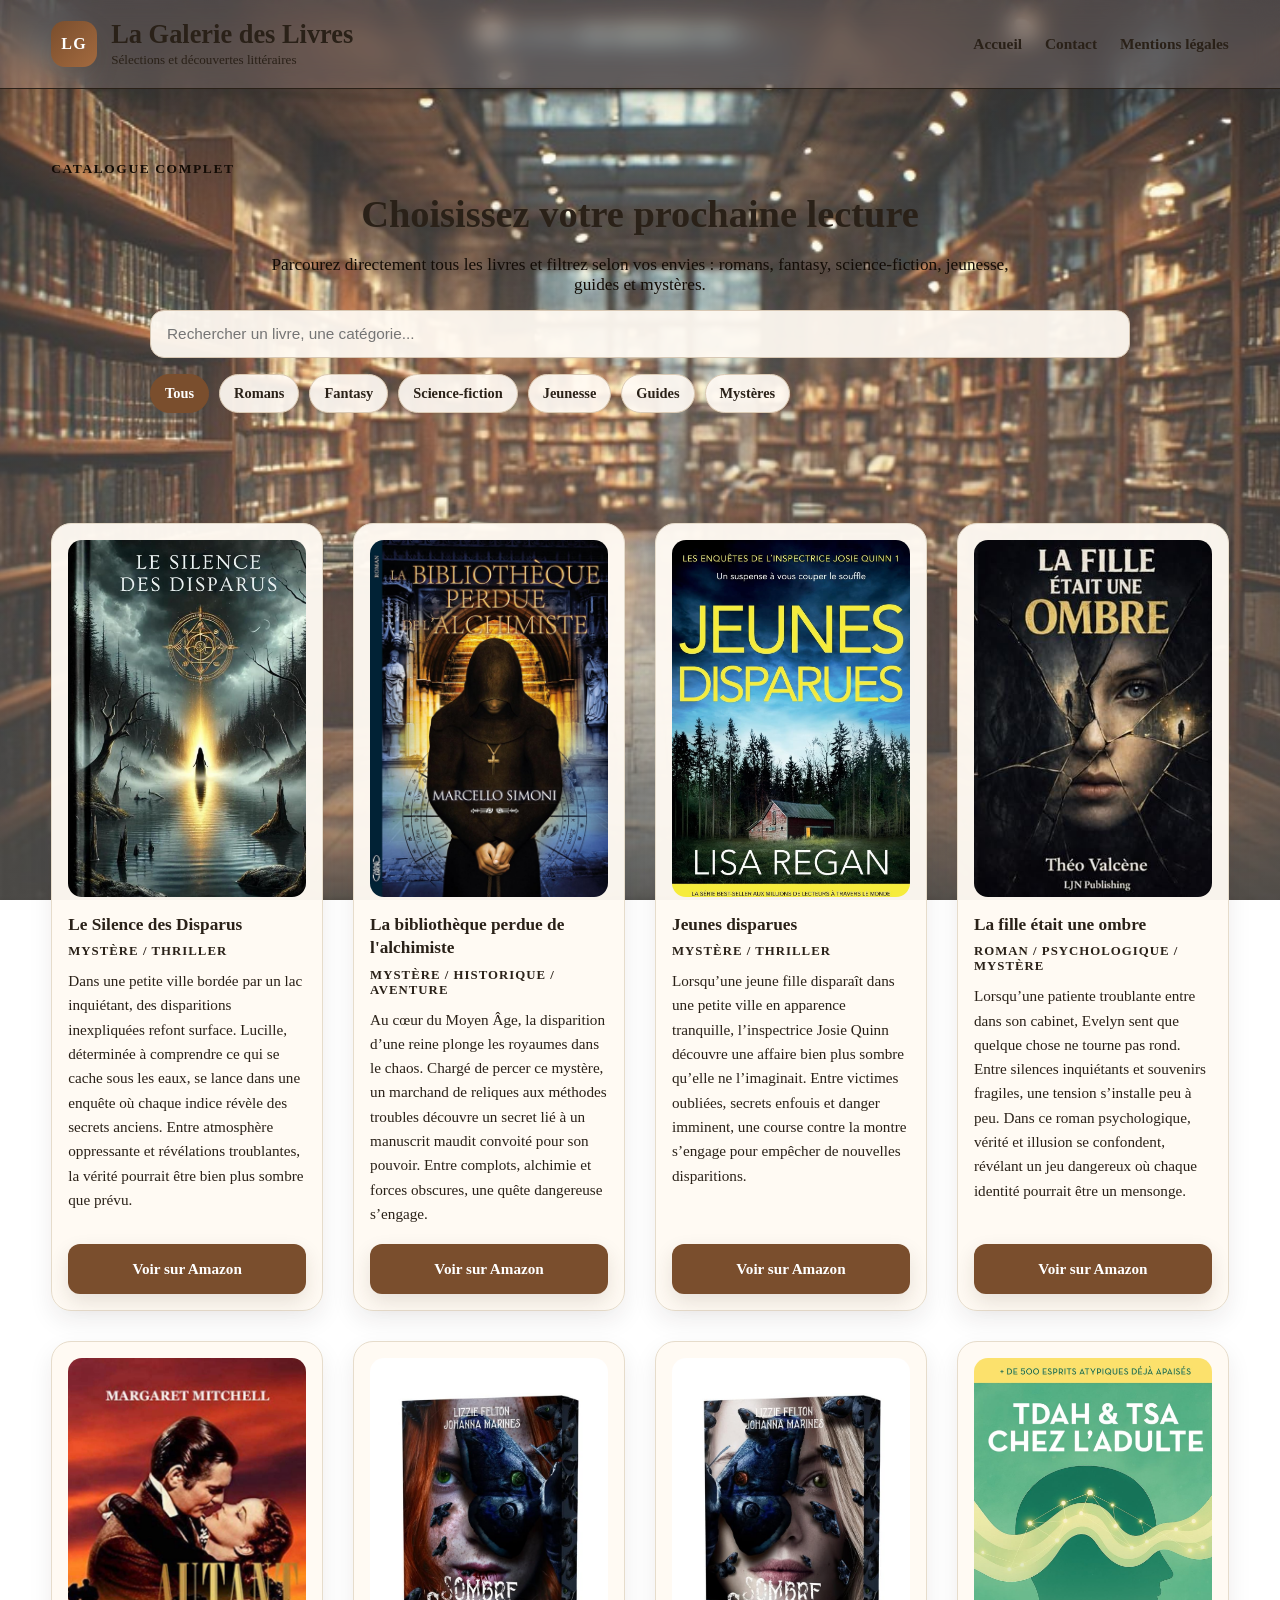
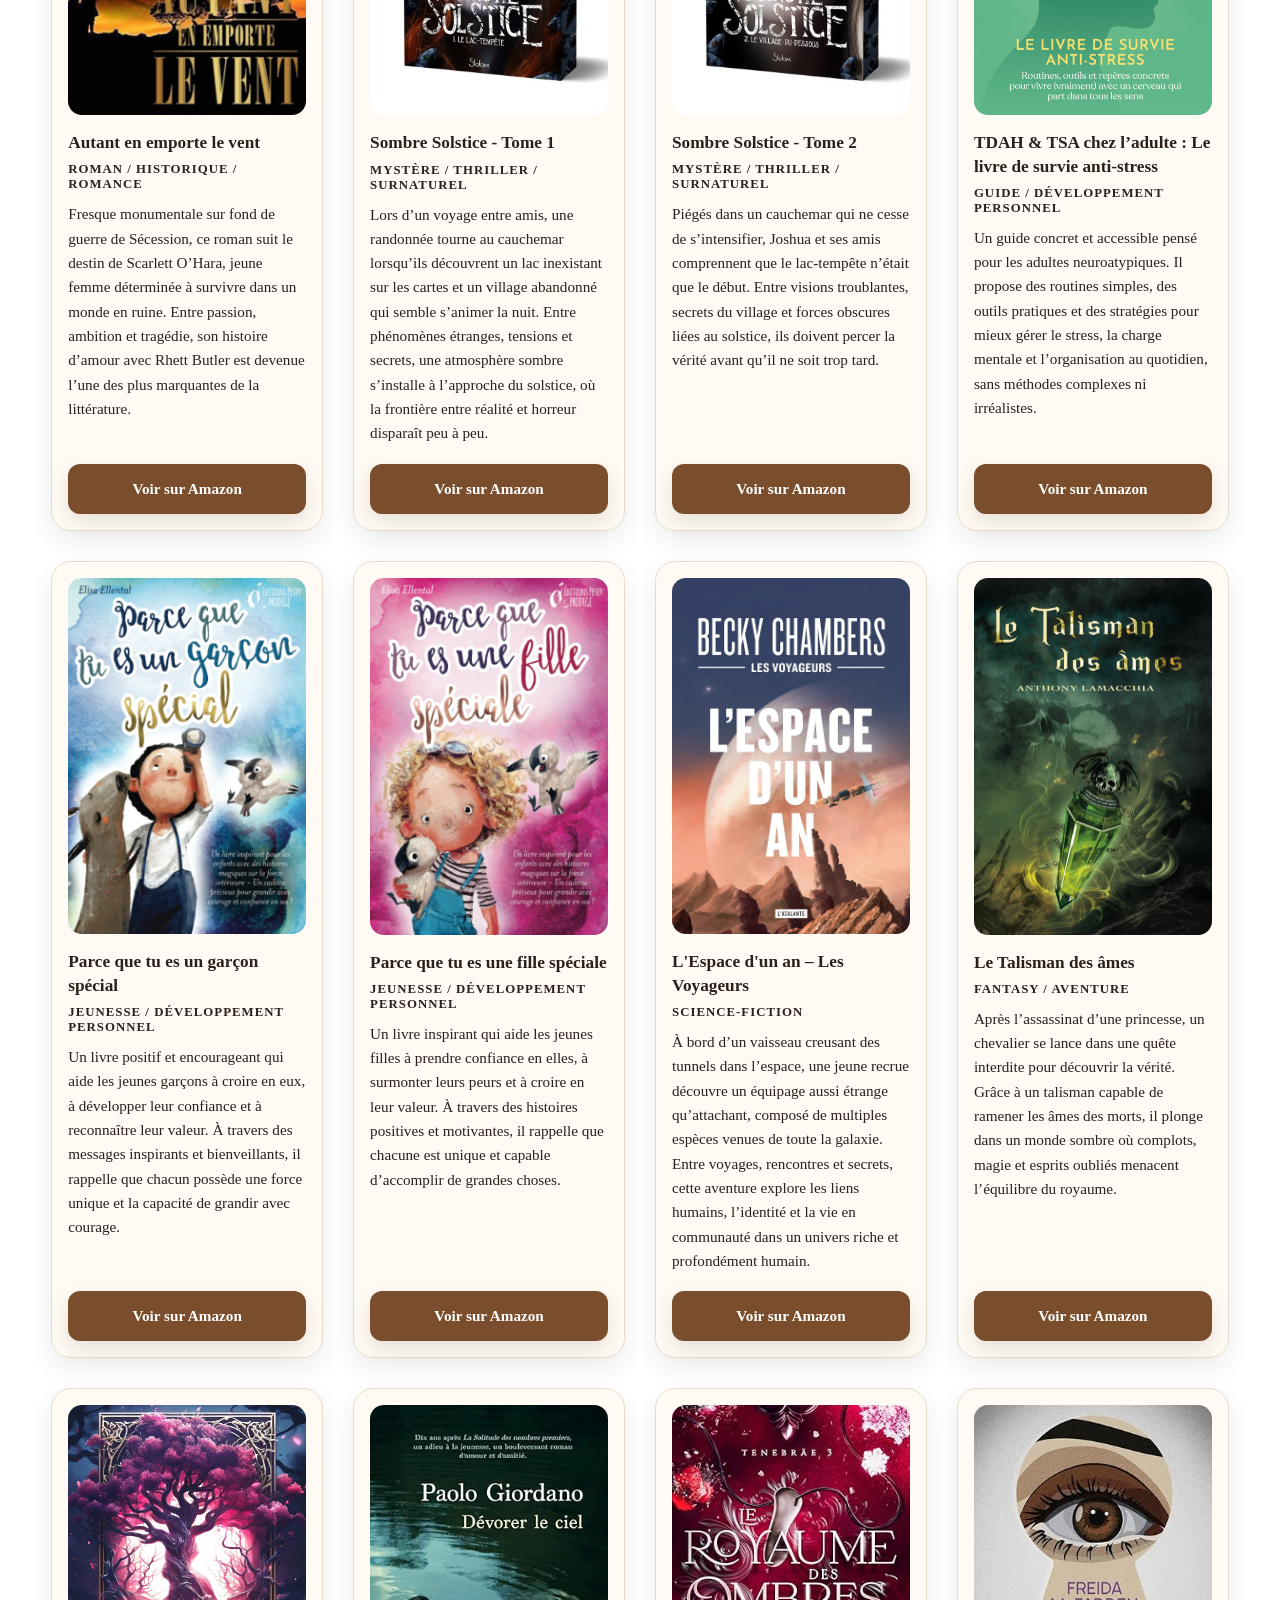
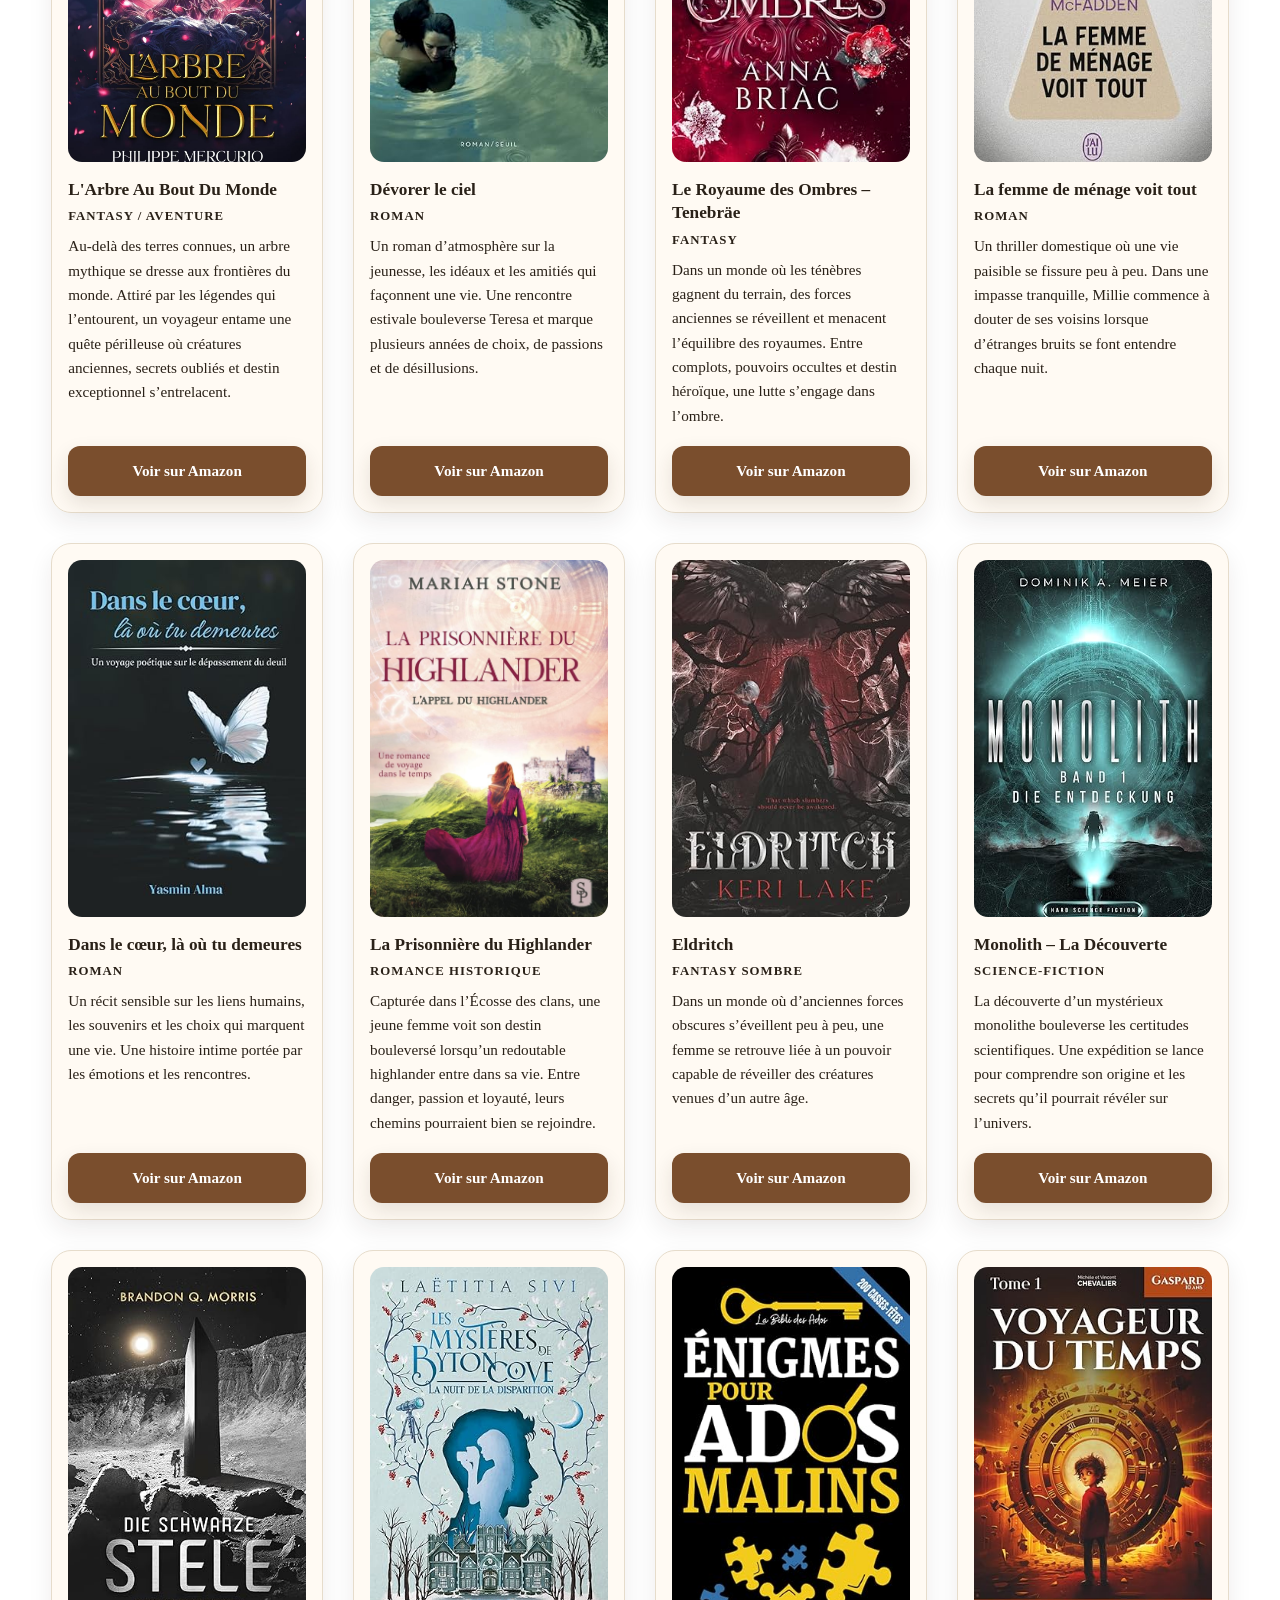
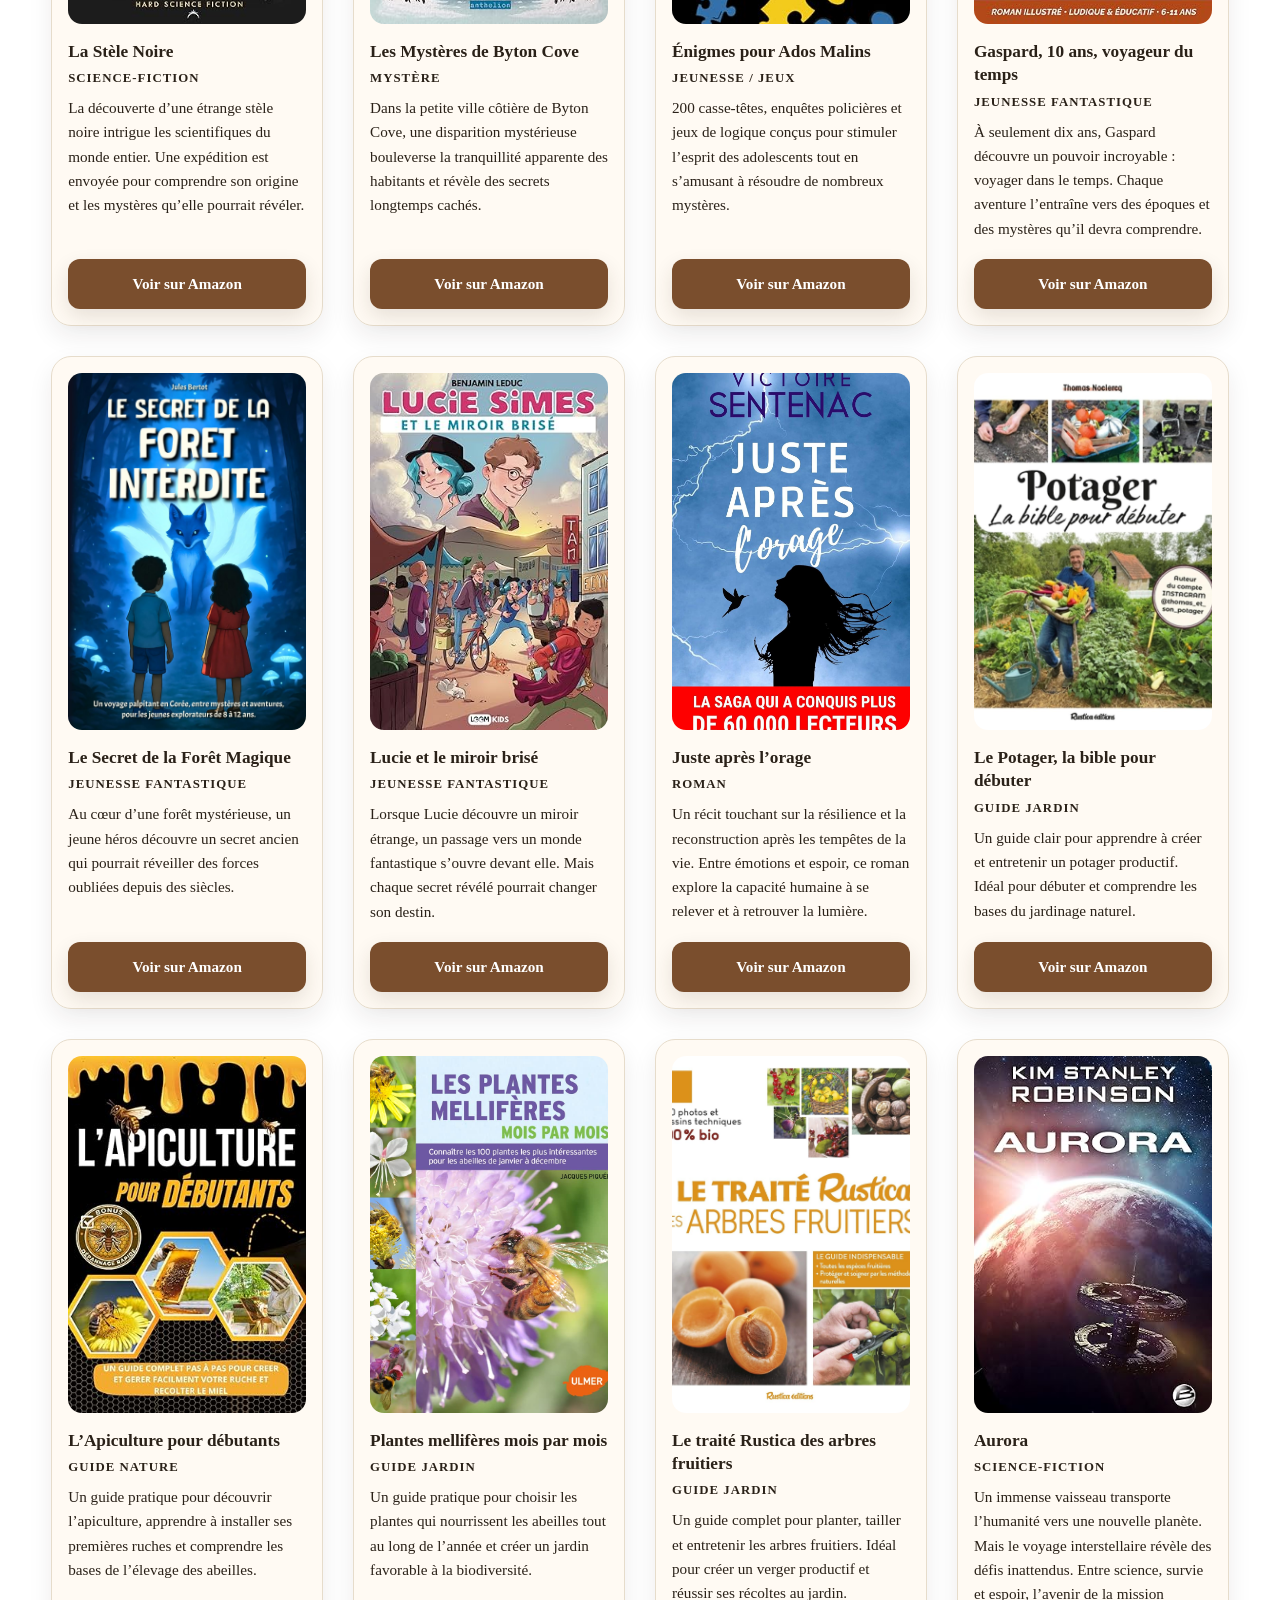
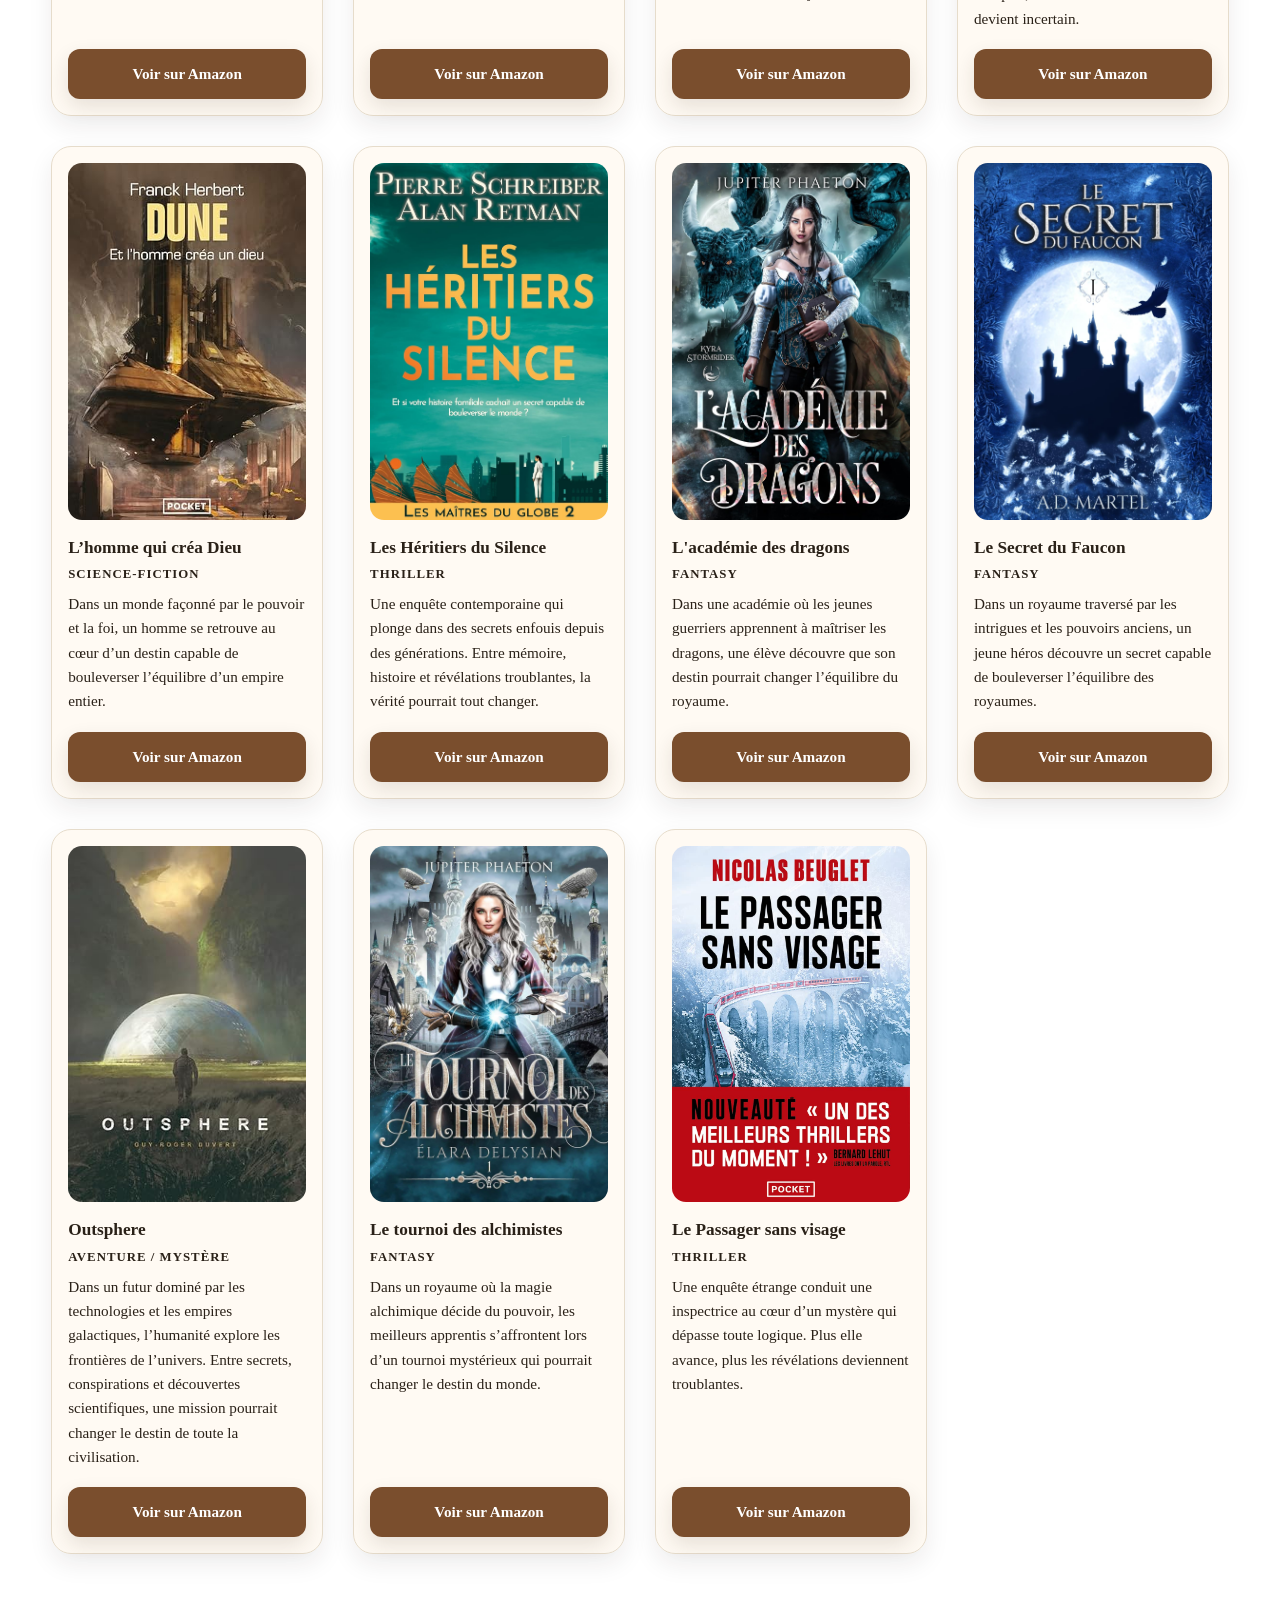
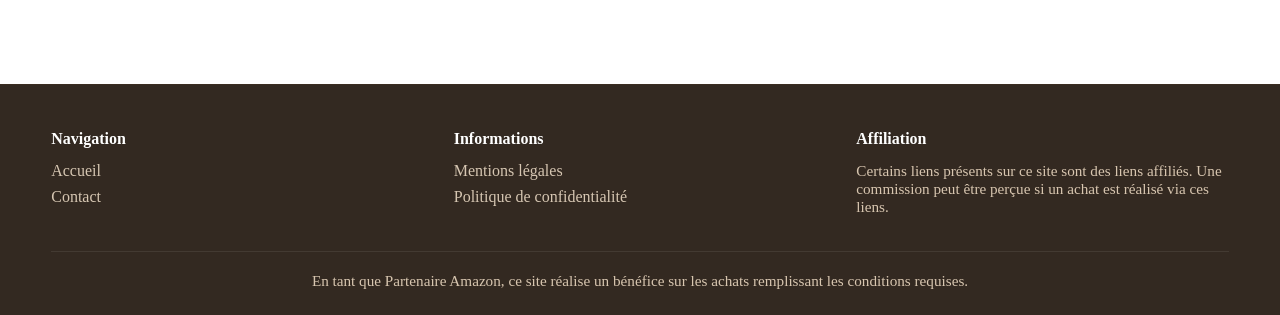
==== commit 8b0c570f: "Deploy site update 2026-03-31 06:26:09" ====
--- a/index.html
+++ b/index.html
@@ -3,8 +3,8 @@
 <head>
   <meta charset="UTF-8">
   <meta name="viewport" content="width=device-width, initial-scale=1.0">
-  <title>Galerie de livres recommandés – Romans, Fantasy, Science-fiction, Guides</title>
-  <meta name="description" content="Découvrez une galerie éditoriale de livres soigneusement sélectionnés à travers différents univers littéraires.">
+  <title>La Galerie des Livres</title>
+  <meta name="description" content="Découvrez une galerie complète de livres classés par univers : romans, fantasy, science-fiction, jeunesse, guides et mystères.">
   <link rel="stylesheet" href="style.css">
 </head>
 <body>
@@ -22,197 +22,702 @@
       </a>
 
       <nav>
-        <a href="index.html">Accueil</a>
-        <a href="galerie.html">Galerie</a>
-        <a href="#selections">Sélections</a>
-        <a href="#apropos">À propos</a>
+        <a href="index.html" aria-current="page">Accueil</a>
         <a href="contact.html">Contact</a>
+        <a href="mentions-legales.html">Mentions légales</a>
       </nav>
     </div>
   </header>
 
   <main>
-
-   <section class="hero">
-  <div class="container hero-content">
-    <p class="eyebrow">Galerie éditoriale</p>
-    <h2>Découvrez des livres à travers différents univers</h2>
-    <p>
-      Découvrez des livres sélectionnés pour la richesse de leur univers et le plaisir de la lecture.
-    </p>
-
-    <div class="hero-actions">
-      <a href="#decouvrir" class="btn">Voir les livres</a>
-      <a href="galerie.html" class="btn btn-secondary">Galerie complète</a>
-    </div>
-  </div>
-</section>
-
-<section class="container">
-  <h2 class="section-title">Livres à découvrir</h2>
-
-  <p class="gallery-intro">
-      Une sélection de livres choisis pour la richesse de leur univers.  </p>
-
-  <div class="grid featured">
-
-    <article class="card book-card" data-category="fantasy">
-
-      <a href="https://amzn.to/47ponQ3" target="_blank" rel="nofollow sponsored noopener">
-        <img src="images/le-royaume-des-ombres.jpg" alt="Le Royaume des Ombres – Tenebräe">
-      </a>
-
-      <h3>Le Royaume des Ombres – Tenebräe</h3>
-
-      <p class="category">Fantasy</p>
-
-      <p class="excerpt">
-      Dans un monde où les ténèbres gagnent du terrain, des forces anciennes
-      se réveillent et menacent l’équilibre des royaumes.
+    <section class="container gallery-header">
+      <p class="eyebrow">Catalogue complet</p>
+      <h2 class="section-title">Choisissez votre prochaine lecture</h2>
+      <p class="gallery-intro">
+        Parcourez directement tous les livres et filtrez selon vos envies : romans, fantasy,
+        science-fiction, jeunesse, guides et mystères.
       </p>
 
-      <a class="btn" href="https://amzn.to/47ponQ3" target="_blank" rel="nofollow sponsored noopener">
-        Voir sur Amazon
-      </a>
-
-    </article>
-
-    <article class="card book-card" data-category="roman">
-
-      <a href="https://amzn.to/40d805p" target="_blank" rel="nofollow sponsored noopener">
-        <img src="images/juste-apres-lorage.jpg" alt="Couverture du livre Juste après l’orage">
-      </a>
-
-      <h3>Juste après l’orage</h3>
-
-      <p class="category">Roman</p>
-
-      <p class="excerpt">
-      Un récit touchant sur la résilience et la reconstruction après les tempêtes de la vie.
-      </p>
-
-      <a class="btn" href="https://amzn.to/40d805p" target="_blank" rel="nofollow sponsored noopener">
-        Voir sur Amazon
-      </a>
-
-    </article>
-
-    <article class="card book-card" data-category="guides">
-
-      <a href="https://amzn.to/4bt3hCT" target="_blank" rel="nofollow sponsored noopener">
-        <img src="images/le-potager-bible.jpg" alt="Le Potager, la bible pour débuter">
-      </a>
-
-      <h3>Le Potager, la bible pour débuter</h3>
-
-      <p class="category">Guide jardin</p>
-
-      <p class="excerpt">
-      Un guide clair pour apprendre à créer et entretenir un potager productif.
-      </p>
-
-      <a class="btn" href="https://amzn.to/4bt3hCT" target="_blank" rel="nofollow sponsored noopener">
-        Voir sur Amazon
-      </a>
-
-    </article>
-
-    </div>
-    <section class="container mini-info">
-      <p class="gallery-intro">
-      Cliquez sur un livre pour consulter sa fiche complète et découvrir l’histoire.
-      </p>
-    
-      <section class="container" id="selections">
-      <h2 class="section-title">Sélections éditoriales</h2>
-
-      <div class="selection-grid">
-        <div class="selection-block">
-          <h3>Nouveautés</h3>
-          <p>
-            Retrouvez ici les derniers titres ajoutés à la galerie,
-            présentés de manière claire et actuelle pour une découverte rapide.
-          </p>
-        </div>
-
-        <div class="selection-block">
-          <h3>Recommandations</h3>
-          <p>
-            Une sélection d’ouvrages retenus pour la richesse de leur univers,
-            la qualité de leur écriture et leur singularité.
-          </p>
-        </div>
-
-        <div class="selection-block">
-          <h3>Découvertes</h3>
-          <p>
-            Des livres choisis pour éveiller la curiosité littéraire
-            et ouvrir de nouvelles pistes de lecture.
-          </p>
-        </div>
-      </div>
-
-      <div class="center mt-40">
-        <a href="galerie.html" class="btn">Voir toute la galerie</a>
-      </div>
-    </section>
-
-    <section class="container trust-strip">
-      <div class="trust-grid">
-        <div class="trust-item">
-          <h3>Sélections éditoriales</h3>
-          <p>Des ouvrages mis en avant selon leur univers, leur intérêt et la qualité de leur présentation.</p>
-        </div>
-
-        <div class="trust-item">
-          <h3>Univers variés</h3>
-          <p>Romans, fantasy, science-fiction, guides, jeunesse et mystères réunis dans une même galerie.</p>
-        </div>
-
-        <div class="trust-item">
-          <h3>Liens partenaires</h3>
-          <p>Chaque livre renvoie vers une plateforme externe pour consultation ou achat éventuel.</p>
+      <div class="catalog-tools">
+        <input
+          type="text"
+          id="searchInput"
+          class="search-input"
+          placeholder="Rechercher un livre, une catégorie..."
+          aria-label="Rechercher un livre"
+        >
+
+        <div class="filter-buttons">
+          <button class="filter-btn active" data-filter="all" type="button">Tous</button>
+          <button class="filter-btn" data-filter="roman" type="button">Romans</button>
+          <button class="filter-btn" data-filter="fantasy" type="button">Fantasy</button>
+          <button class="filter-btn" data-filter="science-fiction" type="button">Science-fiction</button>
+          <button class="filter-btn" data-filter="jeunesse" type="button">Jeunesse</button>
+          <button class="filter-btn" data-filter="guides" type="button">Guides</button>
+          <button class="filter-btn" data-filter="mysteres" type="button">Mystères</button>
         </div>
       </div>
     </section>
 
-    <section class="container spotlight">
-      <div class="spotlight-card">
-        <div class="spotlight-text">
-          <p class="eyebrow">Sélection du moment</p>
-          <h2>Une vitrine littéraire pensée comme un catalogue vivant</h2>
-          <p>
-            La Galerie des Livres met en avant des ouvrages choisis pour leur atmosphère, leur singularité
-            et leur capacité à nourrir la curiosité du lecteur dans un cadre éditorial sobre et soigné.
-          </p>
-          <a href="galerie.html" class="btn">Voir la galerie complète</a>
-        </div>
-
-        <div class="spotlight-visual">
-          <div class="spotlight-box">
-            <span>Romans</span>
-            <span>Fantasy</span>
-            <span>Science-fiction</span>
-            <span>Jeunesse</span>
-            <span>Guides</span>
-            <span>Mystères</span>
-          </div>
-        </div>
+    <section class="container">
+      <div class="grid gallery" id="booksGrid">
+
+        <article class="card book-card" data-category="mysteres">
+          <a href="https://amzn.to/4cdvFcy" target="_blank" rel="nofollow sponsored noopener">
+            <img src="images/le-silence-des-disparus.jpg" alt="Le Silence des Disparus">
+          </a>
+          <h3>Le Silence des Disparus</h3>
+          <p class="category">Mystère / Thriller</p>
+          <p class="excerpt">
+            Dans une petite ville bordée par un lac inquiétant, des disparitions inexpliquées
+            refont surface. Lucille, déterminée à comprendre ce qui se cache sous les eaux,
+            se lance dans une enquête où chaque indice révèle des secrets anciens.
+            Entre atmosphère oppressante et révélations troublantes, la vérité pourrait
+            être bien plus sombre que prévu.
+          </p>
+          <a class="btn" href="https://amzn.to/4cdvFcy" target="_blank" rel="nofollow sponsored noopener">
+            Voir sur Amazon
+          </a>
+        </article>
+
+        <article class="card book-card" data-category="mysteres">
+          <a href="https://amzn.to/47Anbtn" target="_blank" rel="nofollow sponsored noopener">
+            <img src="images/bibliotheque-perdue-alchimiste.jpg" alt="La bibliothèque perdue de l'alchimiste">
+          </a>
+          <h3>La bibliothèque perdue de l'alchimiste</h3>
+          <p class="category">Mystère / Historique / Aventure</p>
+          <p class="excerpt">
+            Au cœur du Moyen Âge, la disparition d’une reine plonge les royaumes dans le chaos.
+            Chargé de percer ce mystère, un marchand de reliques aux méthodes troubles découvre
+            un secret lié à un manuscrit maudit convoité pour son pouvoir. Entre complots, alchimie
+            et forces obscures, une quête dangereuse s’engage.
+          </p>
+          <a class="btn" href="https://amzn.to/47Anbtn" target="_blank" rel="nofollow sponsored noopener">
+            Voir sur Amazon
+          </a>
+        </article>
+
+        <article class="card book-card" data-category="mysteres">
+          <a href="https://amzn.to/3NDi3Oy" target="_blank" rel="nofollow sponsored noopener">
+            <img src="images/jeunes-disparues.jpg" alt="Jeunes disparues">
+          </a>
+          <h3>Jeunes disparues</h3>
+          <p class="category">Mystère / Thriller</p>
+          <p class="excerpt">
+            Lorsqu’une jeune fille disparaît dans une petite ville en apparence tranquille,
+            l’inspectrice Josie Quinn découvre une affaire bien plus sombre qu’elle ne l’imaginait.
+            Entre victimes oubliées, secrets enfouis et danger imminent, une course contre la montre
+            s’engage pour empêcher de nouvelles disparitions.
+          </p>
+          <a class="btn" href="https://amzn.to/3NDi3Oy" target="_blank" rel="nofollow sponsored noopener">
+            Voir sur Amazon
+          </a>
+        </article>
+
+        <article class="card book-card" data-category="roman">
+          <a href="https://amzn.to/3PSX1fk" target="_blank" rel="nofollow sponsored noopener">
+            <img src="images/la-fille-etait-une-ombre.jpg" alt="La fille était une ombre">
+          </a>
+          <h3>La fille était une ombre</h3>
+          <p class="category">Roman / Psychologique / Mystère</p>
+          <p class="excerpt">
+            Lorsqu’une patiente troublante entre dans son cabinet, Evelyn sent que quelque chose ne tourne pas rond.
+            Entre silences inquiétants et souvenirs fragiles, une tension s’installe peu à peu.
+            Dans ce roman psychologique, vérité et illusion se confondent, révélant un jeu dangereux
+            où chaque identité pourrait être un mensonge.
+          </p>
+          <a class="btn" href="https://amzn.to/3PSX1fk" target="_blank" rel="nofollow sponsored noopener">
+            Voir sur Amazon
+          </a>
+        </article>
+
+        <article class="card book-card" data-category="roman">
+          <a href="https://amzn.to/4c1YgR3" target="_blank" rel="nofollow sponsored noopener">
+            <img src="images/autant-en-emporte-le-vent.jpg" alt="Autant en emporte le vent">
+          </a>
+          <h3>Autant en emporte le vent</h3>
+          <p class="category">Roman / Historique / Romance</p>
+          <p class="excerpt">
+            Fresque monumentale sur fond de guerre de Sécession, ce roman suit le destin
+            de Scarlett O’Hara, jeune femme déterminée à survivre dans un monde en ruine.
+            Entre passion, ambition et tragédie, son histoire d’amour avec Rhett Butler
+            est devenue l’une des plus marquantes de la littérature.
+          </p>
+          <a class="btn" href="https://amzn.to/4c1YgR3" target="_blank" rel="nofollow sponsored noopener">
+            Voir sur Amazon
+          </a>
+        </article>
+
+        <article class="card book-card" data-category="mysteres">
+          <a href="https://amzn.to/4v2MZbB" target="_blank" rel="nofollow sponsored noopener">
+            <img src="images/sombre-solstice-tome1.jpg" alt="Sombre Solstice - Tome 1">
+          </a>
+          <h3>Sombre Solstice - Tome 1</h3>
+          <p class="category">Mystère / Thriller / Surnaturel</p>
+          <p class="excerpt">
+            Lors d’un voyage entre amis, une randonnée tourne au cauchemar lorsqu’ils découvrent
+            un lac inexistant sur les cartes et un village abandonné qui semble s’animer la nuit.
+            Entre phénomènes étranges, tensions et secrets, une atmosphère sombre s’installe à
+            l’approche du solstice, où la frontière entre réalité et horreur disparaît peu à peu.
+          </p>
+          <a class="btn" href="https://amzn.to/4v2MZbB" target="_blank" rel="nofollow sponsored noopener">
+            Voir sur Amazon
+          </a>
+        </article>
+
+        <article class="card book-card" data-category="mysteres">
+          <a href="https://amzn.to/4m3isX5" target="_blank" rel="nofollow sponsored noopener">
+            <img src="images/sombre-solstice-tome2.jpg" alt="Sombre Solstice - Tome 2">
+          </a>
+          <h3>Sombre Solstice - Tome 2</h3>
+          <p class="category">Mystère / Thriller / Surnaturel</p>
+          <p class="excerpt">
+            Piégés dans un cauchemar qui ne cesse de s’intensifier, Joshua et ses amis
+            comprennent que le lac-tempête n’était que le début. Entre visions troublantes,
+            secrets du village et forces obscures liées au solstice, ils doivent percer la vérité
+            avant qu’il ne soit trop tard.
+          </p>
+          <a class="btn" href="https://amzn.to/4m3isX5" target="_blank" rel="nofollow sponsored noopener">
+            Voir sur Amazon
+          </a>
+        </article>
+
+        <article class="card book-card" data-category="guides">
+          <a href="https://amzn.to/4cdv8ay" target="_blank" rel="nofollow sponsored noopener">
+            <img src="images/tdah-tsa-adulte-survie.jpg" alt="TDAH & TSA chez l’adulte : Le livre de survie anti-stress">
+          </a>
+          <h3>TDAH & TSA chez l’adulte : Le livre de survie anti-stress</h3>
+          <p class="category">Guide / Développement personnel</p>
+          <p class="excerpt">
+            Un guide concret et accessible pensé pour les adultes neuroatypiques.
+            Il propose des routines simples, des outils pratiques et des stratégies
+            pour mieux gérer le stress, la charge mentale et l’organisation au quotidien,
+            sans méthodes complexes ni irréalistes.
+          </p>
+          <a class="btn" href="https://amzn.to/4cdv8ay" target="_blank" rel="nofollow sponsored noopener">
+            Voir sur Amazon
+          </a>
+        </article>
+
+        <article class="card book-card" data-category="jeunesse">
+          <a href="https://amzn.to/3PFuuKo" target="_blank" rel="nofollow sponsored noopener">
+            <img src="images/parce-que-tu-es-un-garcon-special.jpg" alt="Parce que tu es un garçon spécial">
+          </a>
+          <h3>Parce que tu es un garçon spécial</h3>
+          <p class="category">Jeunesse / Développement personnel</p>
+          <p class="excerpt">
+            Un livre positif et encourageant qui aide les jeunes garçons à croire en eux,
+            à développer leur confiance et à reconnaître leur valeur. À travers des messages
+            inspirants et bienveillants, il rappelle que chacun possède une force unique
+            et la capacité de grandir avec courage.
+          </p>
+          <a class="btn" href="https://amzn.to/3PFuuKo" target="_blank" rel="nofollow sponsored noopener">
+            Voir sur Amazon
+          </a>
+        </article>
+
+        <article class="card book-card" data-category="jeunesse">
+          <a href="https://amzn.to/4bY26ur" target="_blank" rel="nofollow sponsored noopener">
+            <img src="images/parce-que-tu-es-une-fille-speciale.jpg" alt="Parce que tu es une fille spéciale">
+          </a>
+          <h3>Parce que tu es une fille spéciale</h3>
+          <p class="category">Jeunesse / Développement personnel</p>
+          <p class="excerpt">
+            Un livre inspirant qui aide les jeunes filles à prendre confiance en elles,
+            à surmonter leurs peurs et à croire en leur valeur. À travers des histoires
+            positives et motivantes, il rappelle que chacune est unique et capable
+            d’accomplir de grandes choses.
+          </p>
+          <a class="btn" href="https://amzn.to/4bY26ur" target="_blank" rel="nofollow sponsored noopener">
+            Voir sur Amazon
+          </a>
+        </article>
+
+        <article class="card book-card" data-category="science-fiction">
+          <a href="https://amzn.to/4bXA2XQ" target="_blank" rel="nofollow sponsored noopener">
+            <img src="images/les-voyageurs-espace-dun-an.jpg" alt="L'Espace d'un an - Les Voyageurs">
+          </a>
+          <h3>L'Espace d'un an – Les Voyageurs</h3>
+          <p class="category">Science-fiction</p>
+          <p class="excerpt">
+            À bord d’un vaisseau creusant des tunnels dans l’espace, une jeune recrue découvre
+            un équipage aussi étrange qu’attachant, composé de multiples espèces venues de toute la galaxie.
+            Entre voyages, rencontres et secrets, cette aventure explore les liens humains, l’identité
+            et la vie en communauté dans un univers riche et profondément humain.
+          </p>
+          <a class="btn" href="https://amzn.to/4bXA2XQ" target="_blank" rel="nofollow sponsored noopener">
+            Voir sur Amazon
+          </a>
+        </article>
+
+        <article class="card book-card" data-category="fantasy">
+          <a href="https://amzn.to/41CKgIs" target="_blank" rel="nofollow sponsored noopener">
+            <img src="images/le-talisman-des-ames.jpg" alt="Le Talisman des âmes">
+          </a>
+          <h3>Le Talisman des âmes</h3>
+          <p class="category">Fantasy / Aventure</p>
+          <p class="excerpt">
+            Après l’assassinat d’une princesse, un chevalier se lance dans une quête
+            interdite pour découvrir la vérité. Grâce à un talisman capable de ramener
+            les âmes des morts, il plonge dans un monde sombre où complots, magie et
+            esprits oubliés menacent l’équilibre du royaume.
+          </p>
+          <a class="btn" href="https://amzn.to/41CKgIs" target="_blank" rel="nofollow sponsored noopener">
+            Voir sur Amazon
+          </a>
+        </article>
+
+        <article class="card book-card" data-category="fantasy">
+          <a href="https://amzn.to/4sBo51c" target="_blank" rel="nofollow sponsored noopener">
+            <img src="images/arbre-au-bout-du-monde.jpg" alt="L'Arbre Au Bout Du Monde">
+          </a>
+          <h3>L'Arbre Au Bout Du Monde</h3>
+          <p class="category">Fantasy / Aventure</p>
+          <p class="excerpt">
+            Au-delà des terres connues, un arbre mythique se dresse aux frontières du monde.
+            Attiré par les légendes qui l’entourent, un voyageur entame une quête périlleuse
+            où créatures anciennes, secrets oubliés et destin exceptionnel s’entrelacent.
+          </p>
+          <a class="btn" href="https://amzn.to/4sBo51c" target="_blank" rel="nofollow sponsored noopener">
+            Voir sur Amazon
+          </a>
+        </article>
+
+        <article class="card book-card" data-category="roman">
+          <a href="https://amzn.to/3P4FQHf" target="_blank" rel="nofollow sponsored noopener">
+            <img src="images/devorer-le-ciel.jpg" alt="Dévorer le ciel - Paolo Giordano">
+          </a>
+          <h3>Dévorer le ciel</h3>
+          <p class="category">Roman</p>
+          <p class="excerpt">
+            Un roman d’atmosphère sur la jeunesse, les idéaux et les amitiés
+            qui façonnent une vie. Une rencontre estivale bouleverse Teresa
+            et marque plusieurs années de choix, de passions et de désillusions.
+          </p>
+          <a class="btn" href="https://amzn.to/3P4FQHf" target="_blank" rel="nofollow sponsored noopener">
+            Voir sur Amazon
+          </a>
+        </article>
+
+        <article class="card book-card" data-category="fantasy">
+          <a href="https://amzn.to/4d8CH37" target="_blank" rel="nofollow sponsored noopener">
+            <img src="images/le-royaume-des-ombres.jpg" alt="Le Royaume des Ombres – Tenebräe">
+          </a>
+          <h3>Le Royaume des Ombres – Tenebräe</h3>
+          <p class="category">Fantasy</p>
+          <p class="excerpt">
+            Dans un monde où les ténèbres gagnent du terrain, des forces anciennes
+            se réveillent et menacent l’équilibre des royaumes. Entre complots,
+            pouvoirs occultes et destin héroïque, une lutte s’engage dans l’ombre.
+          </p>
+          <a class="btn" href="https://amzn.to/4d8CH37" target="_blank" rel="nofollow sponsored noopener">
+            Voir sur Amazon
+          </a>
+        </article>
+
+        <article class="card book-card" data-category="roman">
+          <a href="https://amzn.to/4sy5pza" target="_blank" rel="nofollow sponsored noopener">
+            <img src="images/La femme de ménage voit tout.jpg" alt="La femme de ménage voit tout">
+          </a>
+          <h3>La femme de ménage voit tout</h3>
+          <p class="category">Roman</p>
+          <p class="excerpt">
+            Un thriller domestique où une vie paisible se fissure peu à peu.
+            Dans une impasse tranquille, Millie commence à douter de ses voisins
+            lorsque d’étranges bruits se font entendre chaque nuit.
+          </p>
+          <a class="btn" href="https://amzn.to/3ORNapM" target="_blank" rel="nofollow sponsored noopener">
+            Voir sur Amazon
+          </a>
+        </article>
+
+        <article class="card book-card" data-category="roman">
+          <a href="https://amzn.to/4spuA6F" target="_blank" rel="nofollow sponsored noopener">
+            <img src="images/dans-le-coeur-la-ou-tu-demeures.jpg" alt="Dans le cœur, là où tu demeures">
+          </a>
+          <h3>Dans le cœur, là où tu demeures</h3>
+          <p class="category">Roman</p>
+          <p class="excerpt">
+            Un récit sensible sur les liens humains,
+            les souvenirs et les choix qui marquent
+            une vie. Une histoire intime portée
+            par les émotions et les rencontres.
+          </p>
+          <a class="btn" href="https://amzn.to/4spuA6F" target="_blank" rel="nofollow sponsored noopener">
+            Voir sur Amazon
+          </a>
+        </article>
+
+        <article class="card book-card" data-category="roman">
+          <a href="https://amzn.to/3P25zjB" target="_blank" rel="nofollow sponsored noopener">
+            <img src="images/la-prisonniere-du-highlander.jpg" alt="La Prisonnière du Highlander">
+          </a>
+          <h3>La Prisonnière du Highlander</h3>
+          <p class="category">Romance historique</p>
+          <p class="excerpt">
+            Capturée dans l’Écosse des clans, une jeune femme voit
+            son destin bouleversé lorsqu’un redoutable highlander
+            entre dans sa vie. Entre danger, passion et loyauté,
+            leurs chemins pourraient bien se rejoindre.
+          </p>
+          <a class="btn" href="https://amzn.to/3P25zjB" target="_blank" rel="nofollow sponsored noopener">
+            Voir sur Amazon
+          </a>
+        </article>
+
+        <article class="card book-card" data-category="fantasy">
+          <a href="https://amzn.to/4lh67hG" target="_blank" rel="nofollow sponsored noopener">
+            <img src="images/eldritch.jpg" alt="Eldritch - Keri Lake">
+          </a>
+          <h3>Eldritch</h3>
+          <p class="category">Fantasy sombre</p>
+          <p class="excerpt">
+            Dans un monde où d’anciennes forces obscures
+            s’éveillent peu à peu, une femme se retrouve
+            liée à un pouvoir capable de réveiller des
+            créatures venues d’un autre âge.
+          </p>
+          <a class="btn" href="https://amzn.to/4lh67hG" target="_blank" rel="nofollow sponsored noopener">
+            Voir sur Amazon
+          </a>
+        </article>
+
+        <article class="card book-card" data-category="science-fiction">
+          <a href="https://amzn.to/3OSf8lb" target="_blank" rel="nofollow sponsored noopener">
+            <img src="images/monolith-la-decouverte.jpg" alt="Monolith – La Découverte">
+          </a>
+          <h3>Monolith – La Découverte</h3>
+          <p class="category">Science-fiction</p>
+          <p class="excerpt">
+            La découverte d’un mystérieux monolithe bouleverse
+            les certitudes scientifiques. Une expédition se lance
+            pour comprendre son origine et les secrets qu’il
+            pourrait révéler sur l’univers.
+          </p>
+          <a class="btn" href="https://amzn.to/3OSf8lb" target="_blank" rel="nofollow sponsored noopener">
+            Voir sur Amazon
+          </a>
+        </article>
+
+        <article class="card book-card" data-category="science-fiction">
+          <a href="https://amzn.to/4rX3rbD" target="_blank" rel="nofollow sponsored noopener">
+            <img src="images/la-stele-noire.jpg" alt="La Stèle Noire - Monolith">
+          </a>
+          <h3>La Stèle Noire</h3>
+          <p class="category">Science-fiction</p>
+          <p class="excerpt">
+            La découverte d’une étrange stèle noire intrigue
+            les scientifiques du monde entier. Une expédition
+            est envoyée pour comprendre son origine et les
+            mystères qu’elle pourrait révéler.
+          </p>
+          <a class="btn" href="https://amzn.to/4rX3rbD" target="_blank" rel="nofollow sponsored noopener">
+            Voir sur Amazon
+          </a>
+        </article>
+
+        <article class="card book-card" data-category="mysteres">
+          <a href="https://amzn.to/4rcCkb9" target="_blank" rel="nofollow sponsored noopener">
+            <img src="images/les-mysteres-de-byton-cove.jpg" alt="Les Mystères de Byton Cove - La nuit de la disparition">
+          </a>
+          <h3>Les Mystères de Byton Cove</h3>
+          <p class="category">Mystère</p>
+          <p class="excerpt">
+            Dans la petite ville côtière de Byton Cove,
+            une disparition mystérieuse bouleverse la
+            tranquillité apparente des habitants et
+            révèle des secrets longtemps cachés.
+          </p>
+          <a class="btn" href="https://amzn.to/4rcCkb9" target="_blank" rel="nofollow sponsored noopener">
+            Voir sur Amazon
+          </a>
+        </article>
+
+        <article class="card book-card" data-category="jeunesse">
+          <a href="https://amzn.to/4rkFWI9" target="_blank" rel="nofollow sponsored noopener">
+            <img src="images/enigmes-pour-ados-malins.jpg" alt="Énigmes pour Ados Malins">
+          </a>
+          <h3>Énigmes pour Ados Malins</h3>
+          <p class="category">Jeunesse / Jeux</p>
+          <p class="excerpt">
+            200 casse-têtes, enquêtes policières et jeux
+            de logique conçus pour stimuler l’esprit des
+            adolescents tout en s’amusant à résoudre
+            de nombreux mystères.
+          </p>
+          <a class="btn" href="https://amzn.to/4rkFWI9" target="_blank" rel="nofollow sponsored noopener">
+            Voir sur Amazon
+          </a>
+        </article>
+
+        <article class="card book-card" data-category="jeunesse">
+          <a href="https://amzn.to/4bfjVVp" target="_blank" rel="nofollow sponsored noopener">
+            <img src="images/gaspard-10-ans-voyageur-du-temps.jpg" alt="Gaspard, 10 ans, voyageur du temps">
+          </a>
+          <h3>Gaspard, 10 ans, voyageur du temps</h3>
+          <p class="category">Jeunesse fantastique</p>
+          <p class="excerpt">
+            À seulement dix ans, Gaspard découvre
+            un pouvoir incroyable : voyager dans le temps.
+            Chaque aventure l’entraîne vers des époques
+            et des mystères qu’il devra comprendre.
+          </p>
+          <a class="btn" href="https://amzn.to/4bfjVVp" target="_blank" rel="nofollow sponsored noopener">
+            Voir sur Amazon
+          </a>
+        </article>
+
+        <article class="card book-card" data-category="jeunesse">
+          <a href="https://amzn.to/4sv9e8b" target="_blank" rel="nofollow sponsored noopener">
+            <img src="images/le-secret-de-la-foret-magique.jpg" alt="Le Secret de la Forêt Magique">
+          </a>
+          <h3>Le Secret de la Forêt Magique</h3>
+          <p class="category">Jeunesse fantastique</p>
+          <p class="excerpt">
+            Au cœur d’une forêt mystérieuse,
+            un jeune héros découvre un secret
+            ancien qui pourrait réveiller des
+            forces oubliées depuis des siècles.
+          </p>
+          <a class="btn" href="https://amzn.to/4sv9e8b" target="_blank" rel="nofollow sponsored noopener">
+            Voir sur Amazon
+          </a>
+        </article>
+
+        <article class="card book-card" data-category="jeunesse">
+          <a href="https://amzn.to/4utQ7x8" target="_blank" rel="nofollow sponsored noopener">
+            <img src="images/lucie-et-le-miroir-brise.jpg" alt="Lucie et le miroir brisé">
+          </a>
+          <h3>Lucie et le miroir brisé</h3>
+          <p class="category">Jeunesse fantastique</p>
+          <p class="excerpt">
+            Lorsque Lucie découvre un miroir étrange,
+            un passage vers un monde fantastique
+            s’ouvre devant elle. Mais chaque secret
+            révélé pourrait changer son destin.
+          </p>
+          <a class="btn" href="https://amzn.to/4utQ7x8" target="_blank" rel="nofollow sponsored noopener">
+            Voir sur Amazon
+          </a>
+        </article>
+
+        <article class="card book-card" data-category="roman">
+          <a href="https://amzn.to/40d805p" target="_blank" rel="nofollow sponsored noopener">
+            <img src="images/juste-apres-lorage.jpg" alt="Juste après l’orage">
+          </a>
+          <h3>Juste après l’orage</h3>
+          <p class="category">Roman</p>
+          <p class="excerpt">
+            Un récit touchant sur la résilience et la reconstruction après les tempêtes de la vie.
+            Entre émotions et espoir, ce roman explore la capacité humaine à se relever et à retrouver la lumière.
+          </p>
+          <a class="btn" href="https://amzn.to/40d805p" target="_blank" rel="nofollow sponsored noopener">
+            Voir sur Amazon
+          </a>
+        </article>
+
+        <article class="card book-card" data-category="guides">
+          <a href="https://amzn.to/4bt3hCT" target="_blank" rel="nofollow sponsored noopener">
+            <img src="images/le-potager-bible.jpg" alt="Le Potager, la bible pour débuter">
+          </a>
+          <h3>Le Potager, la bible pour débuter</h3>
+          <p class="category">Guide jardin</p>
+          <p class="excerpt">
+            Un guide clair pour apprendre à créer
+            et entretenir un potager productif.
+            Idéal pour débuter et comprendre les
+            bases du jardinage naturel.
+          </p>
+          <a class="btn" href="https://amzn.to/4bt3hCT" target="_blank" rel="nofollow sponsored noopener">
+            Voir sur Amazon
+          </a>
+        </article>
+
+        <article class="card book-card" data-category="guides">
+          <a href="https://amzn.to/4lbz7Y2" target="_blank" rel="nofollow sponsored noopener">
+            <img src="images/apiculture-pour-debutants.jpg" alt="L’Apiculture pour débutants">
+          </a>
+          <h3>L’Apiculture pour débutants</h3>
+          <p class="category">Guide nature</p>
+          <p class="excerpt">
+            Un guide pratique pour découvrir l’apiculture,
+            apprendre à installer ses premières ruches
+            et comprendre les bases de l’élevage des abeilles.
+          </p>
+          <a class="btn" href="https://amzn.to/4lbz7Y2" target="_blank" rel="nofollow sponsored noopener">
+            Voir sur Amazon
+          </a>
+        </article>
+
+        <article class="card book-card" data-category="guides">
+          <a href="https://amzn.to/4smYh8C" target="_blank" rel="nofollow sponsored noopener">
+            <img src="images/plantes-melliferes-mois-par-mois.jpg" alt="Plantes mellifères mois par mois">
+          </a>
+          <h3>Plantes mellifères mois par mois</h3>
+          <p class="category">Guide jardin</p>
+          <p class="excerpt">
+            Un guide pratique pour choisir les plantes
+            qui nourrissent les abeilles tout au long
+            de l’année et créer un jardin favorable
+            à la biodiversité.
+          </p>
+          <a class="btn" href="https://amzn.to/4smYh8C" target="_blank" rel="nofollow sponsored noopener">
+            Voir sur Amazon
+          </a>
+        </article>
+
+        <article class="card book-card" data-category="guides">
+          <a href="https://amzn.to/4suZKtw" target="_blank" rel="nofollow sponsored noopener">
+            <img src="images/traite-rustica-arbres-fruitiers.jpg" alt="Le traité Rustica des arbres fruitiers">
+          </a>
+          <h3>Le traité Rustica des arbres fruitiers</h3>
+          <p class="category">Guide jardin</p>
+          <p class="excerpt">
+            Un guide complet pour planter, tailler
+            et entretenir les arbres fruitiers.
+            Idéal pour créer un verger productif
+            et réussir ses récoltes au jardin.
+          </p>
+          <a class="btn" href="https://amzn.to/4suZKtw" target="_blank" rel="nofollow sponsored noopener">
+            Voir sur Amazon
+          </a>
+        </article>
+
+        <article class="card book-card" data-category="science-fiction">
+          <a href="https://amzn.to/4b7zeiO" target="_blank" rel="nofollow sponsored noopener">
+            <img src="images/aurora.jpg" alt="Aurora - Kim Stanley Robinson">
+          </a>
+          <h3>Aurora</h3>
+          <p class="category">Science-fiction</p>
+          <p class="excerpt">
+            Un immense vaisseau transporte l’humanité vers une nouvelle planète.
+            Mais le voyage interstellaire révèle des défis inattendus.
+            Entre science, survie et espoir, l’avenir de la mission devient incertain.
+          </p>
+          <a class="btn" href="https://amzn.to/4b7zeiO" target="_blank" rel="nofollow sponsored noopener">
+            Voir sur Amazon
+          </a>
+        </article>
+
+        <article class="card book-card" data-category="science-fiction">
+          <a href="https://amzn.to/47fWQk6" target="_blank" rel="nofollow sponsored noopener">
+            <img src="images/lhomme-qui-crea-dieu.jpg" alt="L’homme qui créa Dieu">
+          </a>
+          <h3>L’homme qui créa Dieu</h3>
+          <p class="category">Science-fiction</p>
+          <p class="excerpt">
+            Dans un monde façonné par le pouvoir et la foi,
+            un homme se retrouve au cœur d’un destin capable
+            de bouleverser l’équilibre d’un empire entier.
+          </p>
+          <a class="btn" href="https://amzn.to/47fWQk6" target="_blank" rel="nofollow sponsored noopener">
+            Voir sur Amazon
+          </a>
+        </article>
+
+        <article class="card book-card" data-category="mysteres">
+          <a href="https://amzn.to/47iQPTL" target="_blank" rel="nofollow sponsored noopener">
+            <img src="images/les-heritiers-du-silence.jpg" alt="Les Héritiers du Silence">
+          </a>
+          <h3>Les Héritiers du Silence</h3>
+          <p class="category">Thriller</p>
+          <p class="excerpt">
+            Une enquête contemporaine qui plonge dans des secrets
+            enfouis depuis des générations. Entre mémoire, histoire
+            et révélations troublantes, la vérité pourrait tout changer.
+          </p>
+          <a class="btn" href="https://amzn.to/47iQPTL" target="_blank" rel="nofollow sponsored noopener">
+            Voir sur Amazon
+          </a>
+        </article>
+
+        <article class="card book-card" data-category="fantasy">
+          <a href="https://amzn.to/4le9XYV" target="_blank" rel="nofollow sponsored noopener">
+            <img src="images/lacademie-des-dragons.jpg" alt="L'académie des dragons">
+          </a>
+          <h3>L'académie des dragons</h3>
+          <p class="category">Fantasy</p>
+          <p class="excerpt">
+            Dans une académie où les jeunes guerriers apprennent
+            à maîtriser les dragons, une élève découvre que son
+            destin pourrait changer l’équilibre du royaume.
+          </p>
+          <a class="btn" href="https://amzn.to/4le9XYV" target="_blank" rel="nofollow sponsored noopener">
+            Voir sur Amazon
+          </a>
+        </article>
+
+        <article class="card book-card" data-category="fantasy">
+          <a href="https://amzn.to/4cxHWcA" target="_blank" rel="nofollow sponsored noopener">
+            <img src="images/le-secret-du-faucon.jpg" alt="Le Secret du Faucon">
+          </a>
+          <h3>Le Secret du Faucon</h3>
+          <p class="category">Fantasy</p>
+          <p class="excerpt">
+            Dans un royaume traversé par les intrigues et les
+            pouvoirs anciens, un jeune héros découvre un secret
+            capable de bouleverser l’équilibre des royaumes.
+          </p>
+          <a class="btn" href="https://amzn.to/4cxHWcA" target="_blank" rel="nofollow sponsored noopener">
+            Voir sur Amazon
+          </a>
+        </article>
+
+        <article class="card book-card" data-category="mysteres">
+          <a href="https://amzn.to/3N1H3P8" target="_blank" rel="nofollow sponsored noopener">
+            <img src="images/outsphere.jpg" alt="Outsphere - Fernando Gamboa">
+          </a>
+          <h3>Outsphere</h3>
+          <p class="category">Aventure / Mystère</p>
+          <p class="excerpt">
+            Dans un futur dominé par les technologies et les empires galactiques,
+            l’humanité explore les frontières de l’univers. Entre secrets,
+            conspirations et découvertes scientifiques, une mission pourrait
+            changer le destin de toute la civilisation.
+          </p>
+          <a class="btn" href="https://amzn.to/3N1H3P8" target="_blank" rel="nofollow sponsored noopener">
+            Voir sur Amazon
+          </a>
+        </article>
+
+        <article class="card book-card" data-category="fantasy">
+          <a href="https://amzn.to/4rUJstY" target="_blank" rel="nofollow sponsored noopener">
+            <img src="images/le-tournoi-des-alchimistes.jpg" alt="Le tournoi des alchimistes">
+          </a>
+          <h3>Le tournoi des alchimistes</h3>
+          <p class="category">Fantasy</p>
+          <p class="excerpt">
+            Dans un royaume où la magie alchimique décide du pouvoir,
+            les meilleurs apprentis s’affrontent lors d’un tournoi
+            mystérieux qui pourrait changer le destin du monde.
+          </p>
+          <a class="btn" href="https://amzn.to/4rUJstY" target="_blank" rel="nofollow sponsored noopener">
+            Voir sur Amazon
+          </a>
+        </article>
+
+        <article class="card book-card" data-category="mysteres">
+          <a href="https://amzn.to/4ldOqPS" target="_blank" rel="nofollow sponsored noopener">
+            <img src="images/le-passager-sans-visage.jpg" alt="Le Passager sans visage">
+          </a>
+          <h3>Le Passager sans visage</h3>
+          <p class="category">Thriller</p>
+          <p class="excerpt">
+            Une enquête étrange conduit une inspectrice au cœur
+            d’un mystère qui dépasse toute logique. Plus elle
+            avance, plus les révélations deviennent troublantes.
+          </p>
+          <a class="btn" href="https://amzn.to/4ldOqPS" target="_blank" rel="nofollow sponsored noopener">
+            Voir sur Amazon
+          </a>
+        </article>
+
       </div>
+
+      <p id="noResultsMessage" class="gallery-intro center" style="display: none; margin-top: 30px;">
+        Aucun livre ne correspond à votre recherche.
+      </p>
     </section>
-    
-    <section class="container" id="apropos">
-      <h2 class="section-title">À propos</h2>
-      <div class="selection-block about-block">
-        <p>
-          La Galerie des Livres est une galerie éditoriale dédiée à la découverte d’ouvrages à travers
-          plusieurs univers littéraires. Le site ne vend pas directement de livres et ne fonctionne pas comme
-          une boutique. Il présente des livres sélectionnés et redirige les visiteurs vers des plateformes
-          partenaires via des liens externes.
-        </p>
-      </div>
-    </section>
-
   </main>
 
   <footer class="footer">
@@ -220,16 +725,13 @@
       <div>
         <h4>Navigation</h4>
         <a href="index.html">Accueil</a>
-        <a href="galerie.html">Galerie</a>
-        <a href="#selections">Sélections</a>
-        <a href="#apropos">À propos</a>
+        <a href="contact.html">Contact</a>
       </div>
 
       <div>
         <h4>Informations</h4>
         <a href="mentions-legales.html">Mentions légales</a>
         <a href="politique-confidentialite.html">Politique de confidentialité</a>
-        <a href="contact.html">Contact</a>
       </div>
 
       <div>
--- a/style.css
+++ b/style.css
@@ -102,8 +102,7 @@
 }
 
 nav a:hover {
-    color: #2a2118;
-
+  color: #2a2118;
 }
 
 .hero {
@@ -135,8 +134,7 @@
 
 .hero p {
   font-size: 1.08rem;
-    color: #2a2118;
-
+  color: #2a2118;
   max-width: 740px;
   margin: 0 auto 31px;
 }
@@ -155,7 +153,7 @@
 .section-title {
   text-align: center;
   font-size: clamp(1.9rem, 3vw, 2.5rem);
-    color: #2a2118;
+  color: #2a2118;
   margin-bottom: 19px;
   font-weight: 700;
 }
@@ -164,18 +162,22 @@
   font-size: 1.08rem;
   text-align: center;
   max-width: 760px;
- margin: 0 auto 15px;
+  margin: 0 auto 15px;
   color: #130c06;
 }
 
-.why-gallery{
-max-width: 820px;
-margin: 60px auto;
-text-align: center;
-font-size: 1.05rem;
-line-height: 1.7;
-}
-
+.why-gallery {
+  max-width: 820px;
+  margin: 60px auto;
+  text-align: center;
+  font-size: 1.05rem;
+  line-height: 1.7;
+}
+
+.gallery-header {
+  padding-top: 70px;
+  padding-bottom: 30px;
+}
 
 .btn {
   display: inline-block;
@@ -199,14 +201,13 @@
 
 .btn-secondary {
   background: rgba(255, 250, 243, 0.88);
-    color: #2a2118;
+  color: #2a2118;
   border-color: #dccbb5;
 }
 
 .btn-secondary:hover {
   background: rgba(255, 248, 240, 0.98);
-    color: #2a2118;
-
+  color: #2a2118;
 }
 
 .trust-strip {
@@ -234,7 +235,7 @@
 }
 
 .trust-item p {
-    color: #2a2118;
+  color: #2a2118;
 }
 
 .spotlight {
@@ -338,7 +339,7 @@
 
 .card h3 {
   font-size: 1.08rem;
-    color: #2a2118;
+  color: #2a2118;
   margin-bottom: 8px;
   line-height: 1.35;
 }
@@ -357,6 +358,7 @@
   color: #2a2118;
   margin-bottom: 18px;
   flex-grow: 1;
+  line-height: 1.6;
 }
 
 .card .btn {
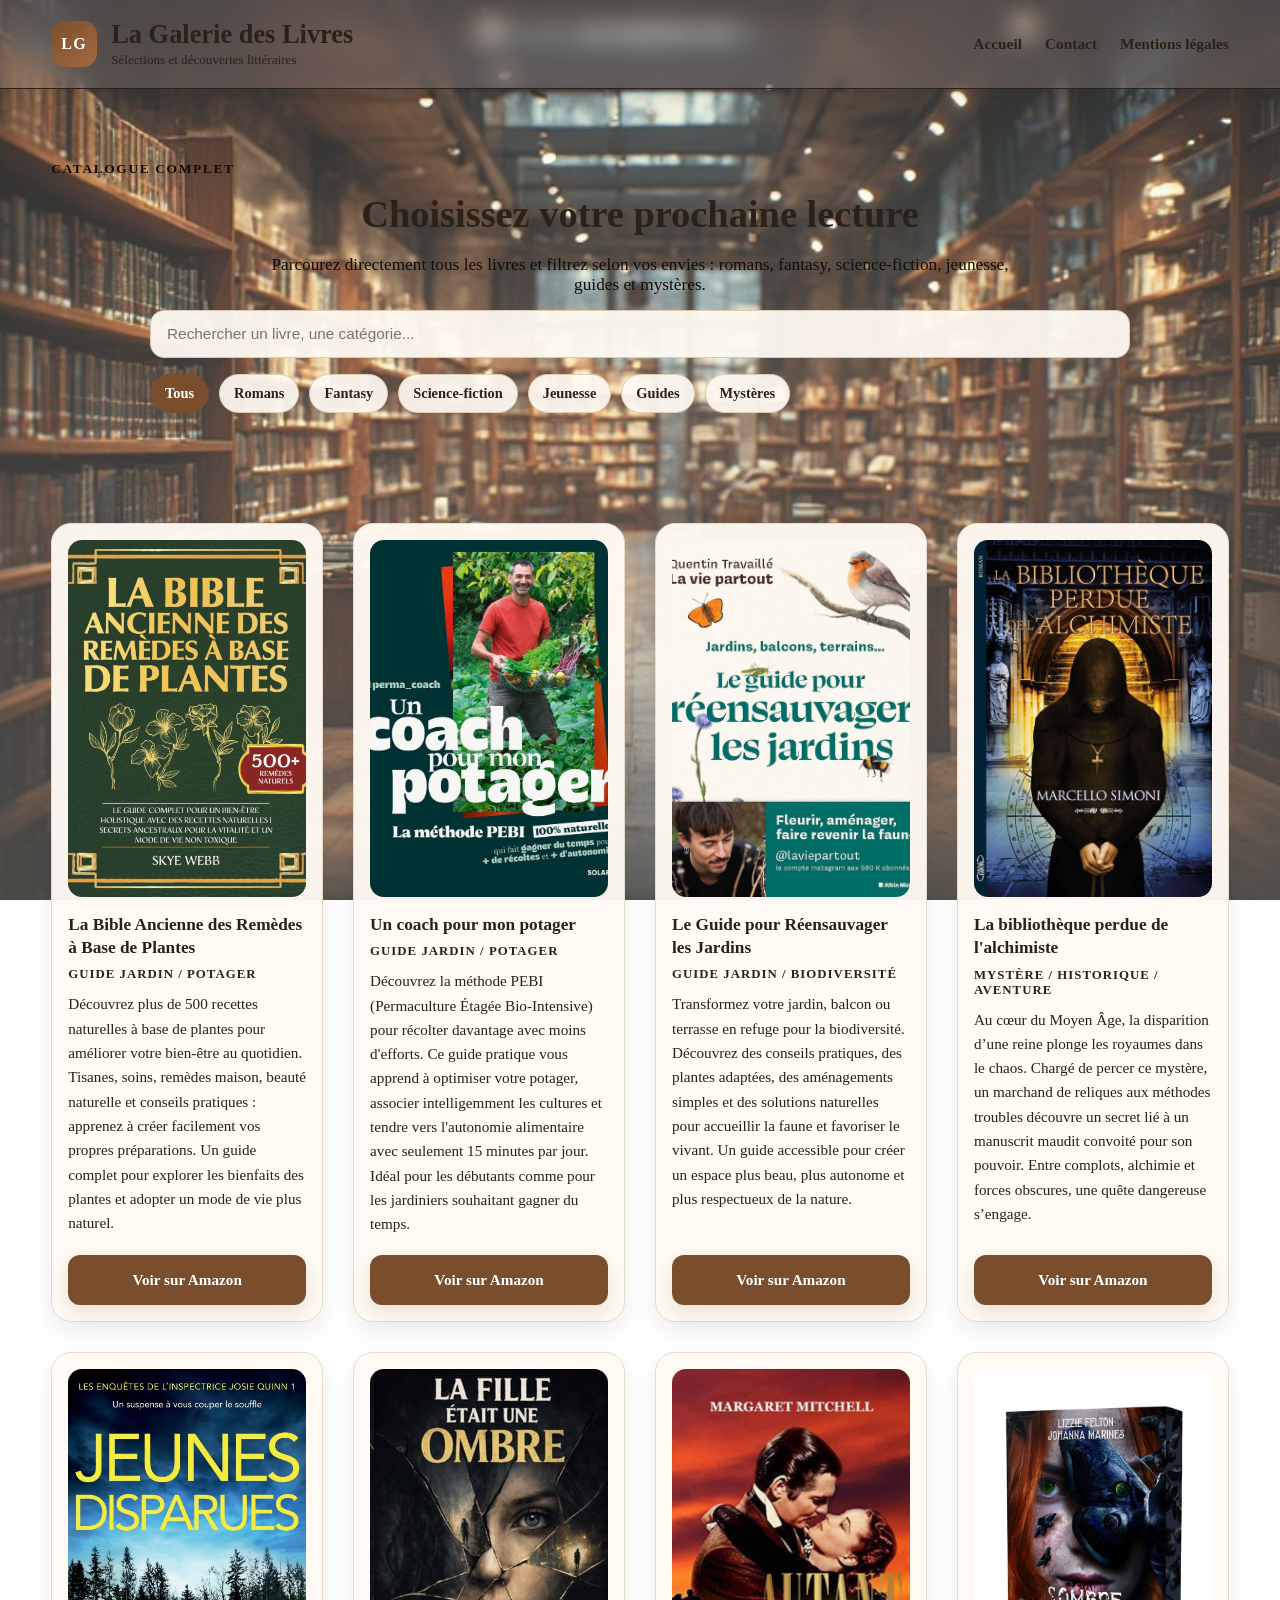
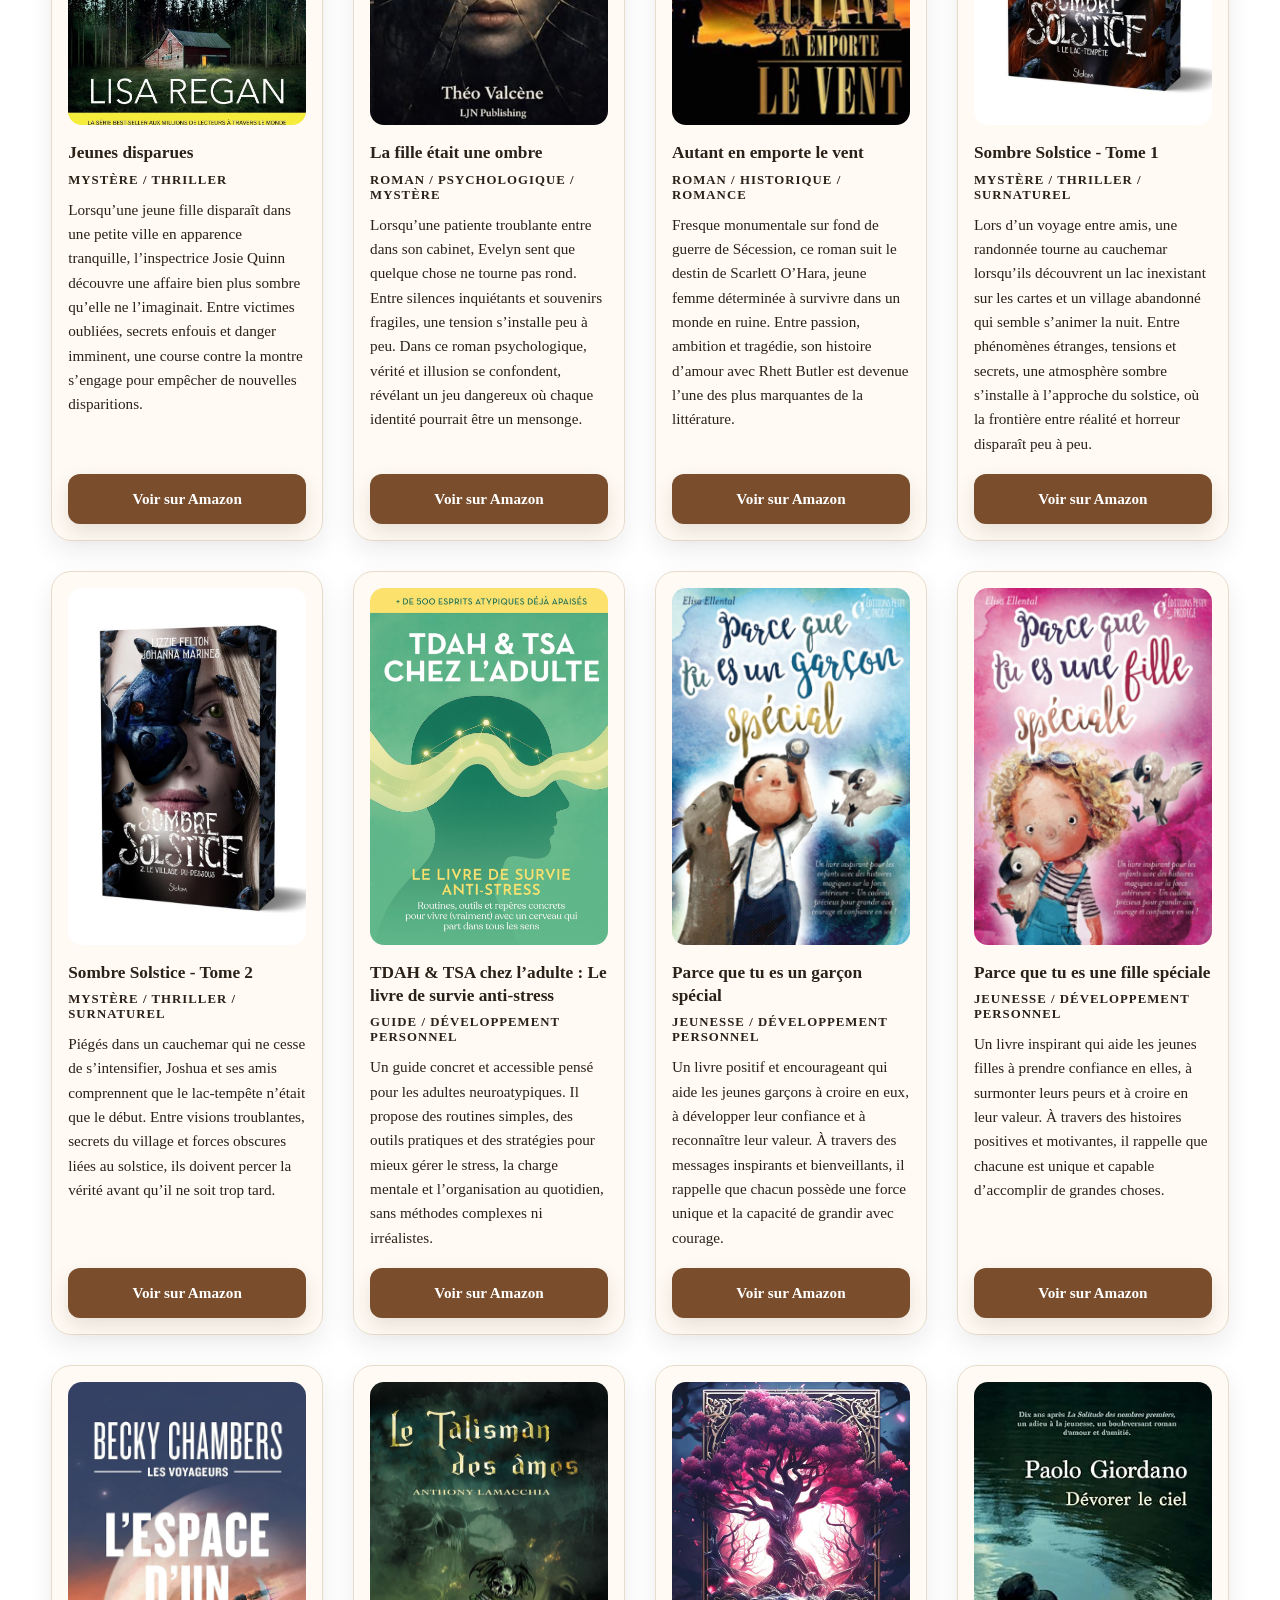
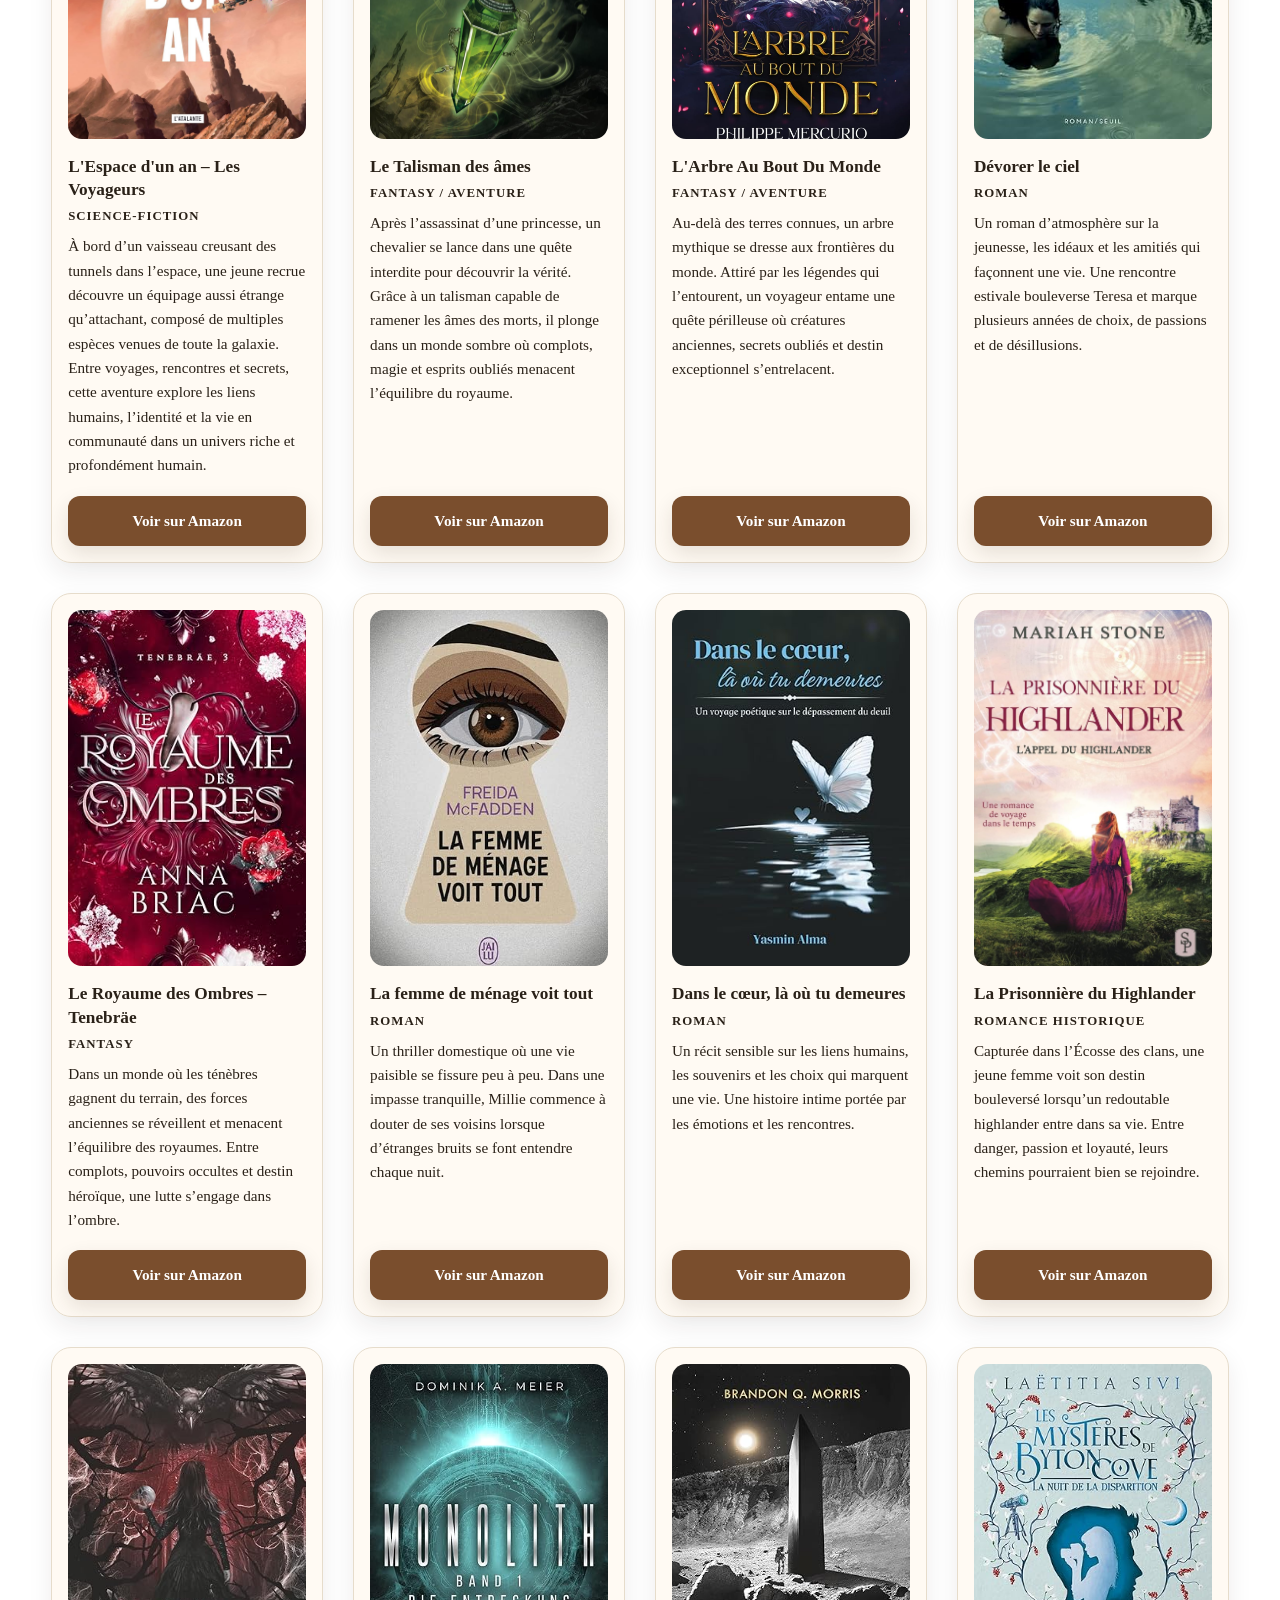
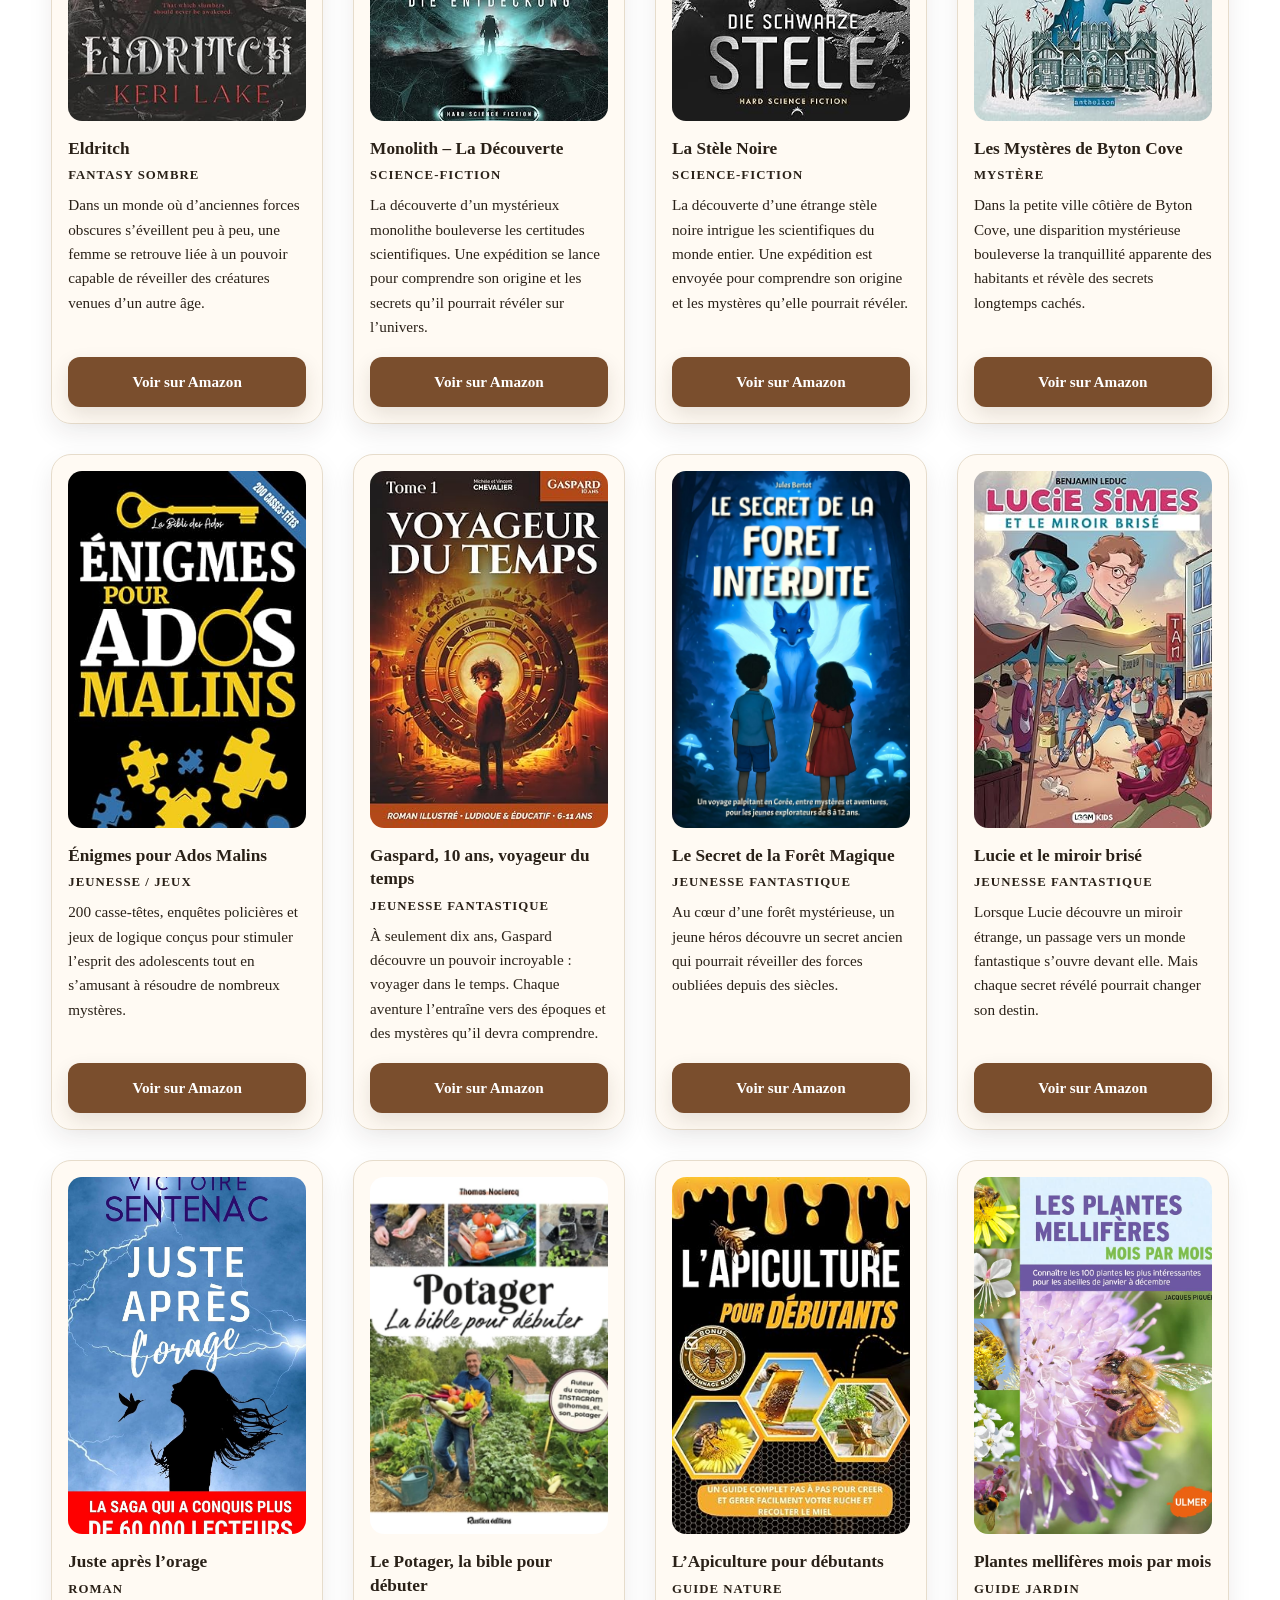
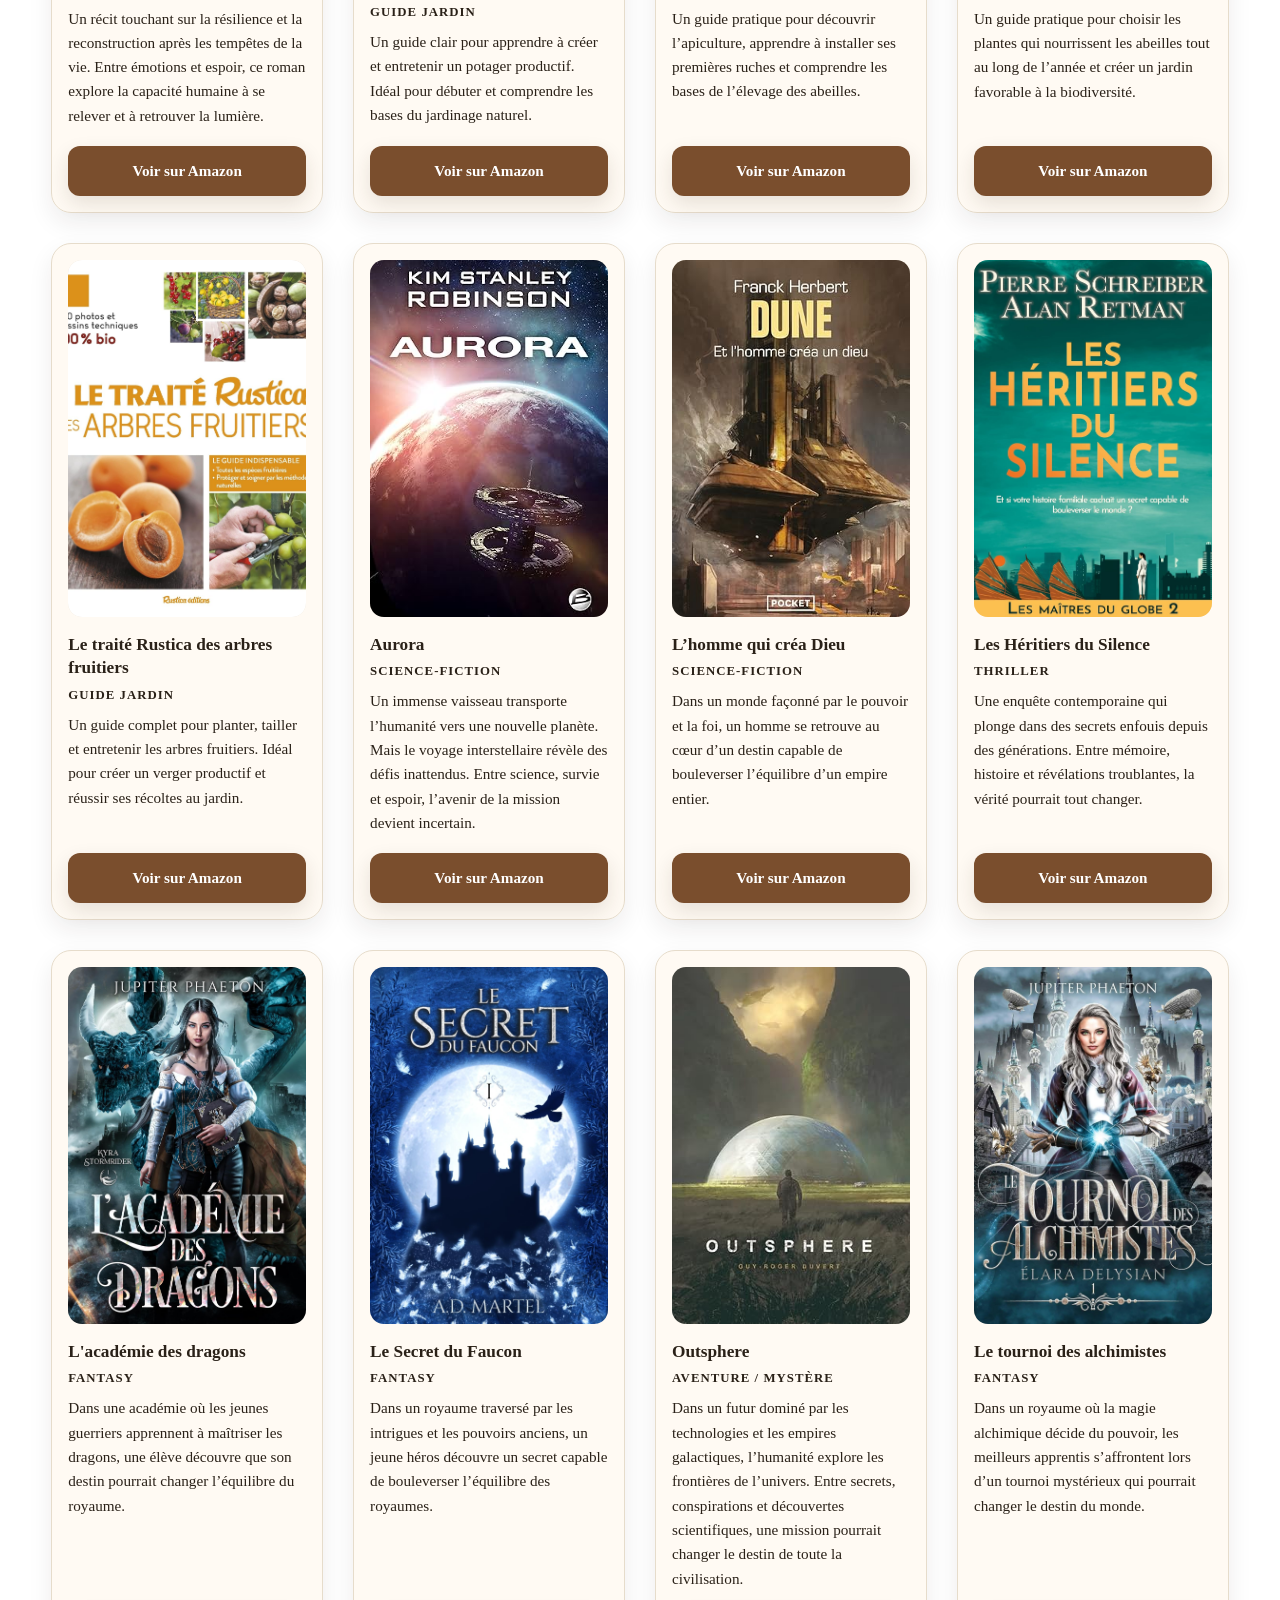
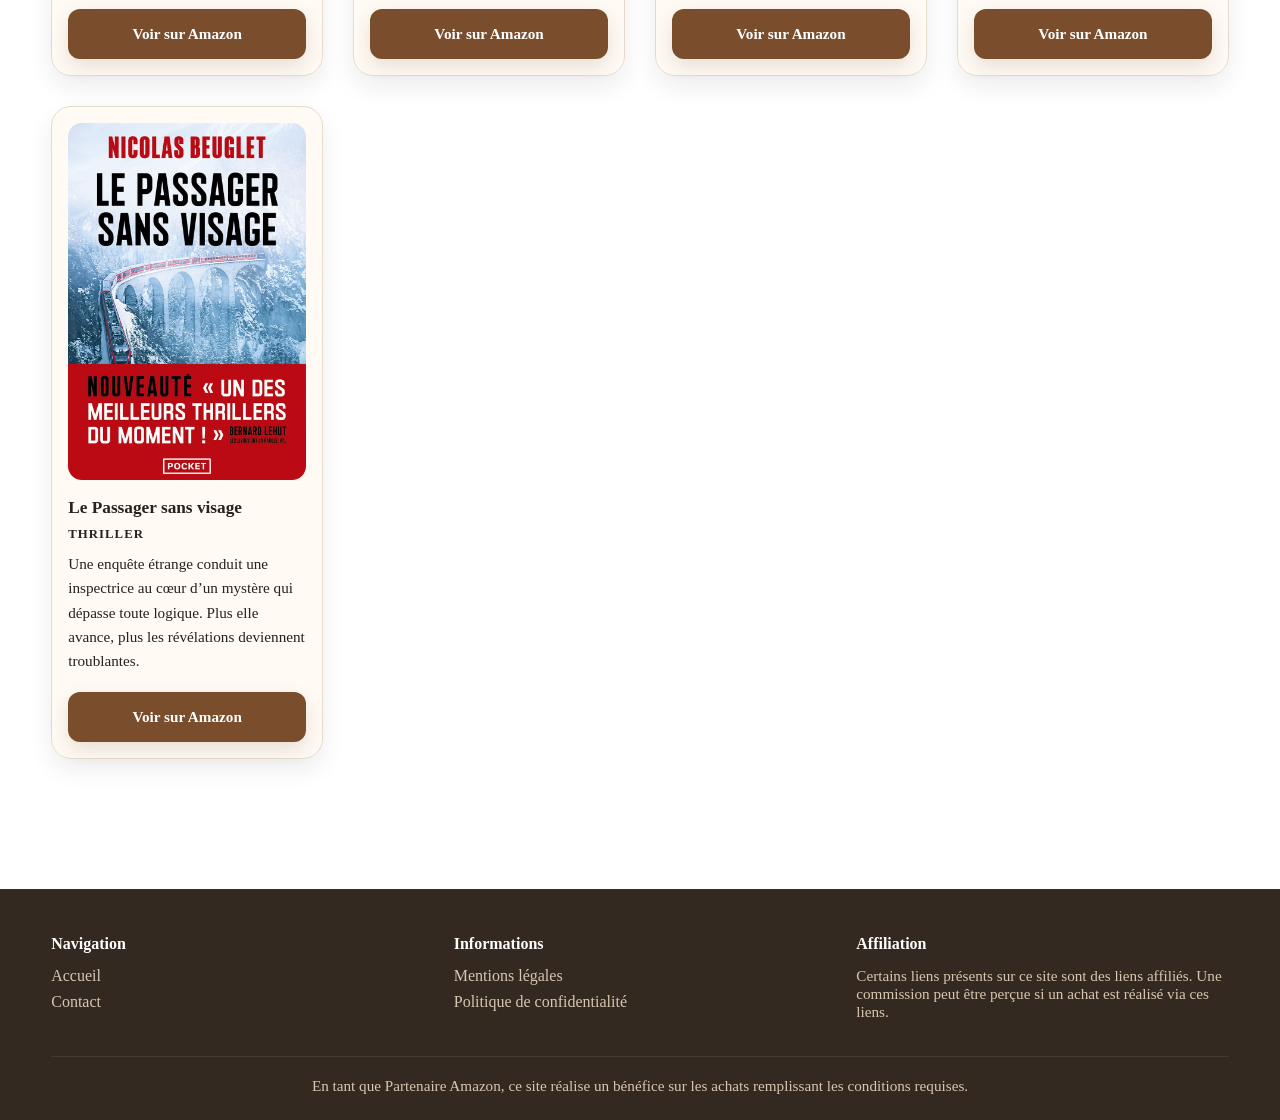
==== commit adb84ecf: "Deploy site update 2026-06-20 07:38:32" ====
--- a/index.html
+++ b/index.html
@@ -62,23 +62,59 @@
     <section class="container">
       <div class="grid gallery" id="booksGrid">
 
-        <article class="card book-card" data-category="mysteres">
-          <a href="https://amzn.to/4cdvFcy" target="_blank" rel="nofollow sponsored noopener">
-            <img src="images/le-silence-des-disparus.jpg" alt="Le Silence des Disparus">
-          </a>
-          <h3>Le Silence des Disparus</h3>
-          <p class="category">Mystère / Thriller</p>
-          <p class="excerpt">
-            Dans une petite ville bordée par un lac inquiétant, des disparitions inexpliquées
-            refont surface. Lucille, déterminée à comprendre ce qui se cache sous les eaux,
-            se lance dans une enquête où chaque indice révèle des secrets anciens.
-            Entre atmosphère oppressante et révélations troublantes, la vérité pourrait
-            être bien plus sombre que prévu.
-          </p>
-          <a class="btn" href="https://amzn.to/4cdvFcy" target="_blank" rel="nofollow sponsored noopener">
-            Voir sur Amazon
-          </a>
-        </article>
+        <article class="card book-card" data-category="guides">
+          <a href="https://amzn.to/4epZXZq" target="_blank" rel="nofollow sponsored noopener">
+            <img src="images/La Bible Ancienne des Remèdes à Base de Plantes.jpg" alt="La Bible Ancienne des Remèdes à Base de Plantes">
+          </a>
+
+          <h3>La Bible Ancienne des Remèdes à Base de Plantes</h3>
+
+          <p class="category">Guide jardin / Potager</p>
+
+          <p class="excerpt">
+          Découvrez plus de 500 recettes naturelles à base de plantes pour améliorer votre bien-être au quotidien. Tisanes, soins, remèdes maison, beauté naturelle et conseils pratiques : apprenez à créer facilement vos propres préparations. Un guide complet pour explorer les bienfaits des plantes et adopter un mode de vie plus naturel.
+          </p>
+
+          <a class="btn" href="https://amzn.to/4epZXZq" target="_blank" rel="nofollow sponsored noopener">
+            Voir sur Amazon
+          </a>
+        </article>
+
+        <article class="card book-card" data-category="guides">
+          <a href="https://amzn.to/3So3gJq" target="_blank" rel="nofollow sponsored noopener">
+            <img src="images/un-coach-pour-mon-potager.jpg" alt="Un coach pour mon potager">
+          </a>
+
+          <h3>Un coach pour mon potager</h3>
+
+          <p class="category">Guide jardin / Potager</p>
+
+          <p class="excerpt">
+          Découvrez la méthode PEBI (Permaculture Étagée Bio-Intensive) pour récolter davantage avec moins d'efforts. Ce guide pratique vous apprend à optimiser votre potager, associer intelligemment les cultures et tendre vers l'autonomie alimentaire avec seulement 15 minutes par jour. Idéal pour les débutants comme pour les jardiniers souhaitant gagner du temps.
+          </p>
+
+          <a class="btn" href="https://amzn.to/3So3gJq" target="_blank" rel="nofollow sponsored noopener">
+            Voir sur Amazon
+          </a>
+        </article>
+
+        <article class="card book-card" data-category="guides">
+        <a href="https://amzn.to/4vpeMmz" target="_blank" rel="nofollow sponsored noopener">
+        <img src="images/reensauvager-les-jardins.jpg" alt="Le Guide pour Réensauvager les Jardins">
+         </a>
+
+        <h3>Le Guide pour Réensauvager les Jardins</h3>
+
+        <p class="category">Guide jardin / Biodiversité</p>
+
+         <p class="excerpt">
+        Transformez votre jardin, balcon ou terrasse en refuge pour la biodiversité. Découvrez des conseils pratiques, des plantes adaptées, des aménagements simples et des solutions naturelles pour accueillir la faune et favoriser le vivant. Un guide accessible pour créer un espace plus beau, plus autonome et plus respectueux de la nature.
+        </p>
+
+         <a class="btn" href="https://amzn.to/4vpeMmz" target="_blank" rel="nofollow sponsored noopener">
+         Voir sur Amazon
+          </a>
+         </article>
 
         <article class="card book-card" data-category="mysteres">
           <a href="https://amzn.to/47Anbtn" target="_blank" rel="nofollow sponsored noopener">
